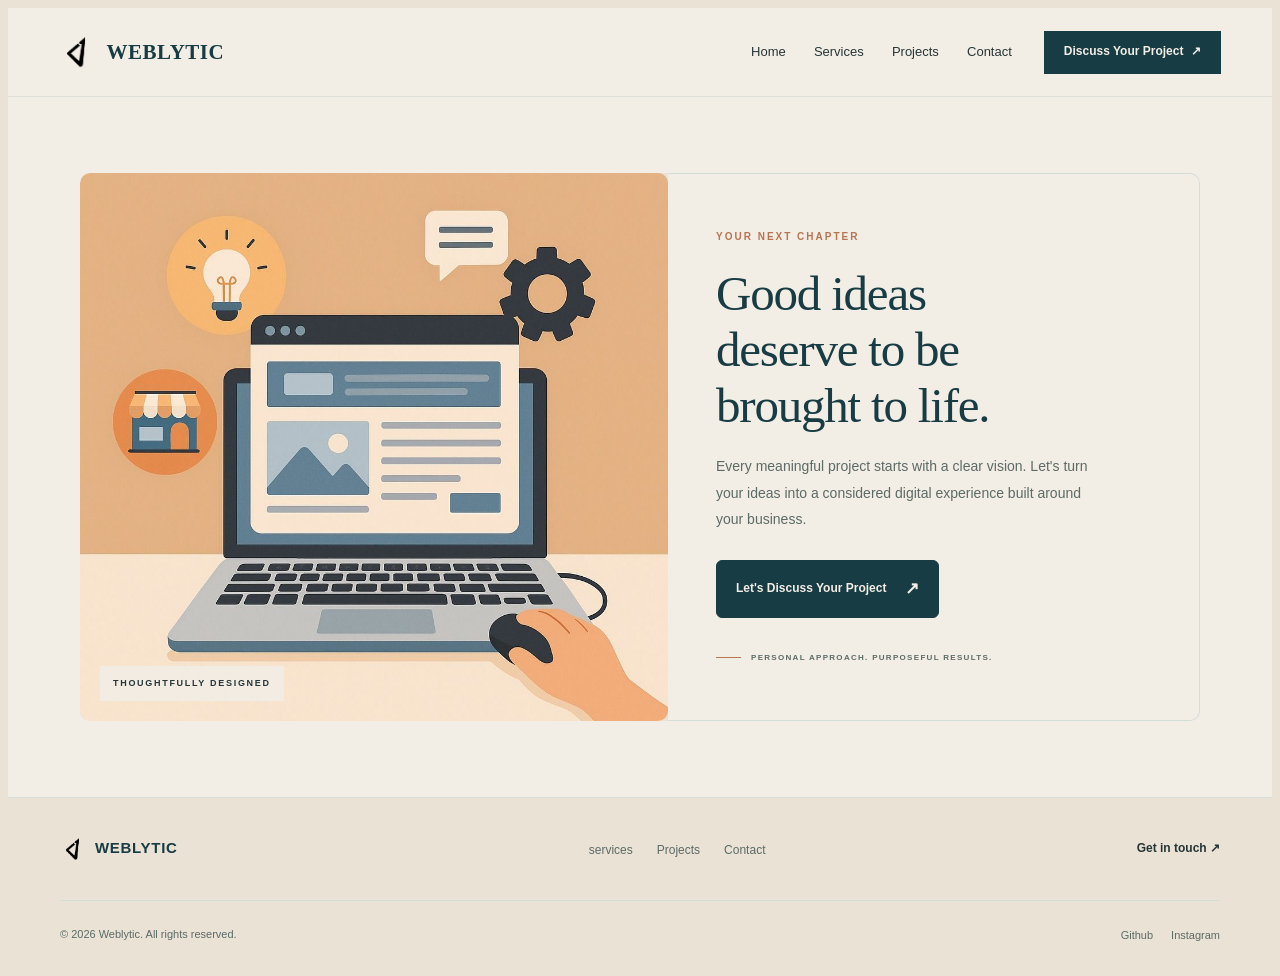
==== projects.html @ 4f7b3b0a "Add files via upload" ====
<!DOCTYPE html>
<html lang="en">
<head>
    <!-- Essential metadata -->
    <meta charset="UTF-8">
    <meta name="viewport" content="width=device-width, initial-scale=1.0">

    <!-- Primary SEO -->
    <title>Our Projects | Weblytic — Website Design & Development</title>
    <meta name="description" content="Explore Weblytic's website projects, including business websites, creative portfolios, and landing pages designed for usability and business growth.">
    <meta name="robots" content="index, follow">

    <!-- Canonical URL: replace with your actual page URL -->
    <link rel="canonical" href="https://www.example.com/projects.html">

    <!-- Favicon -->
    <link rel="icon" href="/favicon.ico">
    <link rel="stylesheet" href="style.css">

    <!-- Open Graph: social sharing -->
    <meta property="og:type" content="website">
    <meta property="og:site_name" content="Weblytic">
    <meta property="og:title" content="Our Projects | Weblytic — Website Design & Development">
    <meta property="og:description" content="Explore Weblytic's website projects, from professional business websites to creative portfolios and landing pages.">
    <meta property="og:url" content="https://www.example.com/projects.html">
    <meta property="og:image" content="https://www.example.com/images/projects-preview.jpg">
    <meta property="og:image:alt" content="Preview of Weblytic's website design projects">

    <!-- X (Twitter) sharing -->
    <meta name="twitter:card" content="summary_large_image">
    <meta name="twitter:title" content="Our Projects | Weblytic">
    <meta name="twitter:description" content="Explore Weblytic's business websites, portfolio designs, and landing pages.">
    <meta name="twitter:image" content="https://www.example.com/images/projects-preview.jpg">

    <!-- Browser theme -->
    <meta name="theme-color" content="#F5F1E9">

</head>
<body>
    
<!-- ================= NAVBAR ================= -->
<header class="pro-right-nav">
    <nav class="pro-right-nav__inner" aria-label="Main navigation">

        <!-- LEFT LOGO -->
        <a href="#" class="pro-right-nav__brand" aria-label="Weblytic home">
            <!-- ADDED LOGO IMAGE HERE -->
            <img src="logo.png" alt="Weblytic Logo" class="pro-right-nav__logo-img">
            
            <span class="pro-right-nav__brand-text">
                <span class="pro-right-nav__brand-name">WEBLYTIC</span>
            </span>
        </a>

        <!-- MOBILE MENU TOGGLE -->
        <input
            type="checkbox"
            id="pro-right-nav-toggle"
            class="pro-right-nav__toggle"
            aria-label="Toggle navigation menu"
            aria-controls="pro-right-nav-links"
        >

        <label
            for="pro-right-nav-toggle"
            class="pro-right-nav__toggle-label"
            aria-hidden="true"
        >
            <span></span>
            <span></span>
        </label>

        <!-- RIGHT LINKS AND CTA -->
        <div class="pro-right-nav__right">
            <ul class="pro-right-nav__links" id="pro-right-nav-links">
                <li><a href="index.html">Home</a></li>
                <li><a href="services.html">Services</a></li>
                <li><a href="projects.html">Projects</a></li>
                <li><a href="contact.html">Contact</a></li>
            </ul>

            <a href="contact.html" class="pro-right-nav__contact">
                Discuss Your Project <span aria-hidden="true">↗</span>
            </a>
        </div>

    </nav>
</header>


    

    <!-- <section class="professional-project-cards" id="projects">
    <div class="ppc-container">

        <header class="ppc-header">
        <div class="ppc-heading">
            <p class="ppc-eyebrow">Project Case Studies</p>
            <h2>Practical solutions.<br /><span>Professional results.</span></h2>
        </div>

        <p class="ppc-header-copy">
            Each project is planned around business requirements,
            straightforward navigation, and a consistent user experience.
        </p>
        </header>

        <div class="ppc-section-rule"></div>

        <div class="ppc-list">

        <article class="ppc-card">
            <div class="ppc-image">
            <img
                src="https://images.unsplash.com/photo-1497366754035-f200968a6e72?auto=format&fit=crop&w=1000&q=85"
                alt="Professional office and workspace"
                loading="lazy"
            />
            <span class="ppc-project-id">CASE 01</span>
            <span class="ppc-project-type">Business Website</span>
            </div>

            <div class="ppc-card-content">
            <div class="ppc-card-topline">
                <span>Corporate Services</span>
                <span>Website Design</span>
            </div>

            <h3>Workspace Solutions</h3>

            <p class="ppc-description">
                A structured business website that presents services,
                communicates key information, and makes enquiries straightforward.
            </p>

            <ul class="ppc-deliverables">
                <li>Responsive page layouts</li>
                <li>Service information</li>
                <li>Contact and enquiry options</li>
                <li>Basic on-page SEO</li>
            </ul>

            <div class="ppc-card-footer">
                <div class="ppc-status">
                <span></span> Project Example
                </div>
                <a class="ppc-view-link" href="#contact">
                Discuss Similar Work <span aria-hidden="true">→</span>
                </a>
            </div>
            </div>
        </article>

        <article class="ppc-card">
            <div class="ppc-image">
            <img
                src="https://images.unsplash.com/photo-1600210492486-724fe5c67fb0?auto=format&fit=crop&w=1000&q=85"
                alt="Contemporary interior design and furnishings"
                loading="lazy"
            />
            <span class="ppc-project-id">CASE 02</span>
            <span class="ppc-project-type">Portfolio Website</span>
            </div>

            <div class="ppc-card-content">
            <div class="ppc-card-topline">
                <span>Creative Services</span>
                <span>Portfolio Design</span>
            </div>

            <h3>Interior Studio</h3>

            <p class="ppc-description">
                An image-led portfolio concept designed to present selected
                projects, describe services, and establish professional credibility.
            </p>

            <ul class="ppc-deliverables">
                <li>Project gallery</li>
                <li>Studio introduction</li>
                <li>Service overview</li>
                <li>Contact information</li>
            </ul>

            <div class="ppc-card-footer">
                <div class="ppc-status">
                <span></span> Project Example
                </div>
                <a class="ppc-view-link" href="#contact">
                Discuss Similar Work <span aria-hidden="true">→</span>
                </a>
            </div>
            </div>
        </article>

        <article class="ppc-card">
            <div class="ppc-image">
            <img
                src="https://images.unsplash.com/photo-1600607687939-ce8a6c25118c?auto=format&fit=crop&w=1000&q=85"
                alt="Contemporary architecture and interior space"
                loading="lazy"
            />
            <span class="ppc-project-id">CASE 03</span>
            <span class="ppc-project-type">Business Website</span>
            </div>

            <div class="ppc-card-content">
            <div class="ppc-card-topline">
                <span>Architecture</span>
                <span>Business Design</span>
            </div>

            <h3>Architecture Practice</h3>

            <p class="ppc-description">
                A professional website concept that organizes business
                information and showcases work through a clear page structure.
            </p>

            <ul class="ppc-deliverables">
                <li>Company overview</li>
                <li>Project presentation</li>
                <li>Dedicated service pages</li>
                <li>Mobile-friendly design</li>
            </ul>

            <div class="ppc-card-footer">
                <div class="ppc-status">
                <span></span> Project Example
                </div>
                <a class="ppc-view-link" href="#contact">
                Discuss Similar Work <span aria-hidden="true">→</span>
                </a>
            </div>
            </div>
        </article>

        <article class="ppc-card">
            <div class="ppc-image">
            <img
                src="https://images.unsplash.com/photo-1494438639946-1ebd1d20bf85?auto=format&fit=crop&w=1000&q=85"
                alt="Lifestyle products in a clean, minimal setting"
                loading="lazy"
            />
            <span class="ppc-project-id">CASE 04</span>
            <span class="ppc-project-type">Landing Page</span>
            </div>

            <div class="ppc-card-content">
            <div class="ppc-card-topline">
                <span>Product &amp; Lifestyle</span>
                <span>Landing Page</span>
            </div>

            <h3>Modern Living</h3>

            <p class="ppc-description">
                A focused landing page concept that highlights an offer,
                communicates its benefits, and provides a clear next step.
            </p>

            <ul class="ppc-deliverables">
                <li>Focused page structure</li>
                <li>Benefit-led content</li>
                <li>Clear call to action</li>
                <li>Responsive design</li>
            </ul>

            <div class="ppc-card-footer">
                <div class="ppc-status">
                <span></span> Project Example
                </div>
                <a class="ppc-view-link" href="#contact">
                Discuss Similar Work <span aria-hidden="true">→</span>
                </a>
            </div>
            </div>
        </article>

        </div>

        <footer class="ppc-contact-panel">
        <div>
            <h3>Planning a website for your business?</h3>
            <p>Share your requirements to discuss a suitable scope and approach.</p>
        </div>

        <a class="ppc-contact" href="#contact">
            Contact Our Team <span aria-hidden="true">→</span>
        </a>
        </footer>

    </div>
    </section> -->



    <!-- <section class="pro-horizontal-gallery" id="gallery">
    <div class="phg-layout">

        <aside class="phg-sidebar">
        <p class="phg-label">Project Overview</p>

        <h2>Work that speaks for itself.</h2>

        <p>
            Explore a selection of projects built around clear
            communication, dependable design, and practical business goals.
        </p>

        <div class="phg-count">
            <strong>06</strong>
            <span>Selected projects</span>
        </div>

        <div class="phg-sidebar-note">
            <span class="phg-status-dot"></span>
            <span>Designed with consistency, usability, and detail in mind.</span>
        </div>
        </aside>

        <div class="phg-gallery-main">
        <div class="phg-gallery-heading">
            <h3>Selected Projects</h3>
            <span>Scroll horizontally to explore →</span>
        </div>

        <div
            class="phg-strip"
            role="region"
            aria-label="Selected project cards. Scroll horizontally to view all projects."
            tabindex="0"
        >
            <figure class="phg-card">
            <div class="phg-card-image">
                <img
                src="https://images.unsplash.com/photo-1497366754035-f200968a6e72?auto=format&fit=crop&w=700&q=85"
                alt="Professional modern workspace"
                loading="lazy"
                />
                <span class="phg-card-number">01</span>
            </div>
            <figcaption class="phg-card-details">
                <p class="phg-card-category">Business Website</p>
                <h4>Workspace Solutions</h4>
                <p>A clear online presence for a professional business.</p>
            </figcaption>
            </figure>

            <figure class="phg-card">
            <div class="phg-card-image">
                <img
                src="https://images.unsplash.com/photo-1600210492486-724fe5c67fb0?auto=format&fit=crop&w=700&q=85"
                alt="Contemporary interior design"
                loading="lazy"
                />
                <span class="phg-card-number">02</span>
            </div>
            <figcaption class="phg-card-details">
                <p class="phg-card-category">Portfolio Website</p>
                <h4>Interior Studio</h4>
                <p>A structured showcase for creative work and services.</p>
            </figcaption>
            </figure>

            <figure class="phg-card">
            <div class="phg-card-image">
                <img
                src="https://images.unsplash.com/photo-1600607687939-ce8a6c25118c?auto=format&fit=crop&w=700&q=85"
                alt="Contemporary architectural space"
                loading="lazy"
                />
                <span class="phg-card-number">03</span>
            </div>
            <figcaption class="phg-card-details">
                <p class="phg-card-category">Business Website</p>
                <h4>Architecture Practice</h4>
                <p>Project-led presentation with straightforward navigation.</p>
            </figcaption>
            </figure>

            <figure class="phg-card">
            <div class="phg-card-image">
                <img
                src="https://images.unsplash.com/photo-1494438639946-1ebd1d20bf85?auto=format&fit=crop&w=700&q=85"
                alt="Lifestyle products in a minimal setting"
                loading="lazy"
                />
                <span class="phg-card-number">04</span>
            </div>
            <figcaption class="phg-card-details">
                <p class="phg-card-category">Landing Page</p>
                <h4>Modern Living</h4>
                <p>A focused page designed to present a clear offer.</p>
            </figcaption>
            </figure>

            <figure class="phg-card">
            <div class="phg-card-image">
                <img
                src="https://images.unsplash.com/photo-1600566753086-00f18fb6b3ea?auto=format&fit=crop&w=700&q=85"
                alt="Modern residential interior"
                loading="lazy"
                />
                <span class="phg-card-number">05</span>
            </div>
            <figcaption class="phg-card-details">
                <p class="phg-card-category">Business Website</p>
                <h4>Residential Design</h4>
                <p>Services and project imagery presented in a clear format.</p>
            </figcaption>
            </figure>

            <figure class="phg-card">
            <div class="phg-card-image">
                <img
                src="https://images.unsplash.com/photo-1600607687644-c7171b42498f?auto=format&fit=crop&w=700&q=85"
                alt="Minimalist interior design details"
                loading="lazy"
                />
                <span class="phg-card-number">06</span>
            </div>
            <figcaption class="phg-card-details">
                <p class="phg-card-category">Portfolio Website</p>
                <h4>Minimal Studio</h4>
                <p>A clean project gallery with a consistent visual system.</p>
            </figcaption>
            </figure>
        </div>

        <div class="phg-gallery-footer">
            <p>Have a similar requirement? Let's discuss your project.</p>
            <a class="phg-contact" href="#contact">
            Contact Our Team <span aria-hidden="true">→</span>
            </a>
        </div>
        </div>

    </div>
    </section> -->



    <section class="mr-image-cta" id="contact">
    <div class="mr-image-cta__container">

        <!-- Image Side -->
        <div class="mr-image-cta__visual">
        <img
            src="pr.jpg"
            alt="Elegant contemporary interior with warm neutral materials"
            loading="lazy"
        >

        <span class="mr-image-cta__image-label">
            THOUGHTFULLY DESIGNED
        </span>
        </div>

        <!-- Content Side -->
        <div class="mr-image-cta__content">
        <span class="mr-image-cta__eyebrow">
            YOUR NEXT CHAPTER
        </span>

        <h2 class="mr-image-cta__title">
            Good ideas<br>
            deserve to be<br>
            brought to life.
        </h2>

        <p class="mr-image-cta__description">
            Every meaningful project starts with a clear vision.
            Let's turn your ideas into a considered digital
            experience built around your business.
        </p>

        <a href="contact.html" class="mr-image-cta__button">
            Let's Discuss Your Project
            <span aria-hidden="true">↗</span>
        </a>

        <div class="mr-image-cta__note">
            <span class="mr-image-cta__note-line"></span>
            <span>PERSONAL APPROACH. PURPOSEFUL RESULTS.</span>
        </div>
        </div>

    </div>
    </section>





<!-- ================= FOOTER ================= -->
<footer class="mini-footer">
    <div class="mini-footer__container">

        <div class="mini-footer__main">

            <!-- Brand -->
            <a href="#" class="mini-footer__brand" aria-label="Weblytic home">
                <!-- ADDED LOGO IMAGE HERE -->
                <img src="logo.png" alt="Weblytic Logo" class="mini-footer__logo-img">
                
                <span class="mini-footer__brand-name">WEBLYTIC</span>
            </a>

            <!-- Navigation -->
            <nav aria-label="Footer navigation">
                <ul class="mini-footer__links">
                    <li><a href="services.html">services</a></li>
                    <li><a href="projects.html">Projects</a></li>
                    <li><a href="contact.html">Contact</a></li>
                </ul>
            </nav>

            <!-- Contact -->
            <a class="mini-footer__contact" href="contact.html">
                Get in touch ↗
            </a>

        </div>

        <!-- Copyright and social links -->
        <div class="mini-footer__bottom">
            <p class="mini-footer__copyright">
                © 2026 Weblytic. All rights reserved.
            </p>

            <div class="mini-footer__socials" aria-label="Social media">
                <a href="https://github.com/jagdishwagh8" aria-label="Github">Github</a>
                <a href="https://www.instagram.com/weblyticdev/" aria-label="Instagram">Instagram</a>
            </div>
        </div>

    </div>
</footer>

</body>
</html>
---- style.css ----
/* =========================================================
   TOKENS + BASE
   ========================================================= */
*, *::before, *::after { box-sizing: border-box; }

:root {
  /* Palette — Deep Teal · Warm Stone · Sage · Muted Copper · Charcoal Green */
  --color-primary: #173C43;          /* Deep teal */
  --color-primary-hover: #263638;    /* Charcoal green (hover) */
  --color-accent: #B87552;           /* Muted copper */
  --color-accent-hover: #9C5D3D;     /* Darker copper (hover) */
  --color-bg: #E9E2D5;               /* Warm stone */
  --color-surface: #F2EDE5;          /* Light warm stone */
  --color-surface-alt: #C4D5CE;      /* Sage */
  --color-text: #263638;             /* Charcoal green */
  --color-muted: #5C6B66;            /* Muted charcoal green */
  --color-border: #D4DED9;           /* Light sage */

  /* Radii / shadows */
  --radius-sm: 6px;
  --radius-md: 10px;
  --radius-lg: 16px;
  --shadow-card: 0 8px 24px rgba(38, 54, 56, .07);
  --shadow-hover: 0 14px 32px rgba(38, 54, 56, .12);

  /* Animation system */
  --anim-ease: cubic-bezier(.22, 1, .36, 1);
  --anim-ease-out: cubic-bezier(.16, 1, .3, 1);
  --anim-dur-fast: 380ms;
  --anim-dur: 650ms;
  --anim-dur-slow: 950ms;
  --anim-distance: 120px;
  --anim-exit-distance: -100px;
  --anim-scale-from: .85;
  --anim-scale-exit: .88;
  --anim-fade-end: 0;
  --anim-stagger-step: 130ms;
  --anim-hero-up: 90px;
  --anim-hero-side: 140px;
  --anim-hero-scale: .88;
  --anim-hover-lift: -16px;
  --anim-hover-zoom: 1.14;
  --anim-copper: #B87552;
  --anim-teal: #173C43;
  --anim-sage: #C4D5CE;
}

body {
  color: var(--color-text);
  background: var(--color-bg);
  font-family: Arial, Helvetica, sans-serif;
  line-height: 1.65;
}

h1, h2, h3, h4 {
  color: var(--color-primary);
  letter-spacing: -.035em;
  line-height: 1.15;
}

img { border-radius: var(--radius-md); }
img[class*="avatar"],
.rounded-full,
[class*="avatar"] img { border-radius: 50%; }

:focus-visible {
  outline: 3px solid var(--color-accent);
  outline-offset: 3px;
}

/* Shared button motion */
button, .btn, [class*="button"], [class*="btn"] {
  transition: background-color 180ms ease, color 180ms ease, transform 180ms ease;
}
button:hover, .btn:hover, [class*="button"]:hover, [class*="btn"]:hover {
  transform: translateY(-2px);
}

/* =========================================================
   NAV  (pro-right-nav — base + later override merged)
   ========================================================= */
.pro-right-nav,
.pro-right-nav * { box-sizing: border-box; }

.pro-right-nav {
  --pro-navy: #173C43;
  --pro-text: #263638;
  --pro-muted: #5C6B66;
  --pro-accent: #B87552;
  --pro-border: #D4DED9;
  --pro-white: #F2EDE5;

  position: relative;
  z-index: 1000;
  width: 100%;
  background: var(--pro-white);
  color: #F2EDE5;
  border-bottom: 1px solid rgba(23, 60, 67, .08);
  font-family: Arial, Helvetica, sans-serif;
}

.pro-right-nav a { color: inherit; text-decoration: none; }
.pro-right-nav a:hover { color: #B87552; }

.pro-right-nav__inner {
  width: min(1200px, 92%);
  min-height: 88px;
  margin: 0 auto;
  display: flex;
  align-items: center;
  justify-content: space-between;
  gap: 32px;
}

.pro-right-nav__brand {
  display: inline-flex;
  align-items: center;
  gap: 12px;
  flex-shrink: 0;
}

.pro-right-nav__logo {
  width: 43px; height: 43px;
  display: grid; place-items: center;
  border: 1px solid var(--pro-accent);
  color: var(--pro-navy);
  font-family: Georgia, "Times New Roman", serif;
  font-size: 23px; font-weight: 700;
}

.pro-right-nav__brand-text { display: flex; flex-direction: column; gap: 4px; }

.pro-right-nav__brand-name {
  color: var(--pro-navy);
  font-family: Georgia, "Times New Roman", serif;
  font-size: 21px; font-weight: 700; letter-spacing: .5px;
}

.pro-right-nav__brand-caption {
  color: var(--pro-muted);
  font-size: 9px; font-weight: 600;
  letter-spacing: 1.8px; text-transform: uppercase;
}

.pro-right-nav__right {
  display: flex;
  align-items: center;
  justify-content: flex-end;
  gap: clamp(20px, 2.5vw, 34px);
}

.pro-right-nav__links {
  display: flex;
  align-items: center;
  gap: clamp(18px, 2.2vw, 30px);
  list-style: none;
}

.pro-right-nav__links a {
  position: relative;
  display: inline-block;
  padding: 10px 0;
  color: var(--pro-text);
  font-size: 13px; font-weight: 500;
  white-space: nowrap;
  transition: color .2s ease;
}

.pro-right-nav__links a::after {
  content: "";
  position: absolute;
  bottom: 3px; left: 0;
  width: 0; height: 2px;
  background: var(--pro-accent);
  transition: width .2s ease;
}

.pro-right-nav__links a:hover,
.pro-right-nav__links a:focus-visible { color: var(--pro-navy); }

.pro-right-nav__links a:hover::after,
.pro-right-nav__links a:focus-visible::after { width: 100%; }

.pro-right-nav__contact {
  min-height: 43px;
  padding: 0 19px;
  display: inline-flex;
  align-items: center;
  justify-content: center;
  gap: 8px;
  border: 1px solid #173C43;
  background: #173C43;
  color: var(--pro-white) !important;
  font-size: 12px; font-weight: 600;
  white-space: nowrap;
  transition: background .2s ease, border-color .2s ease;
}

.pro-right-nav__contact:hover,
.pro-right-nav__contact:focus-visible {
  background: #B87552;
  border-color: #B87552;
  color: #F2EDE5 !important;
}

/* CSS-only mobile menu checkbox */
.pro-right-nav__toggle {
  position: absolute;
  width: 1px; height: 1px;
  overflow: hidden;
  clip-path: inset(50%);
  white-space: nowrap;
}

.pro-right-nav__toggle-label {
  display: none;
  width: 44px; height: 44px;
  align-items: center;
  justify-content: center;
  flex-direction: column;
  gap: 6px;
  border: 1px solid var(--pro-border);
  cursor: pointer;
}

.pro-right-nav__toggle-label span {
  width: 19px; height: 2px;
  display: block;
  background: var(--pro-navy);
  transition: transform .2s ease;
}

.pro-right-nav__toggle:focus-visible + .pro-right-nav__toggle-label {
  outline: 2px solid var(--pro-accent);
  outline-offset: 3px;
}

/* Tablet */
@media (max-width: 1024px) {
  .pro-right-nav__inner { width: 94%; min-height: 82px; gap: 20px; }
  .pro-right-nav__right { gap: 20px; }
  .pro-right-nav__links { gap: 17px; }
  .pro-right-nav__links a { font-size: 12px; }
  .pro-right-nav__brand-name { font-size: 19px; }
  .pro-right-nav__contact { padding: 0 13px; }
}

/* Mobile (consolidated — base mobile + shared fix) */
@media (max-width: 760px) {
  .pro-right-nav__inner {
    width: 90%;
    min-height: 76px;
    position: relative;
    flex-wrap: wrap;
    gap: 0;
    display: flex;
    align-items: center;
    justify-content: space-between;
  }
  .pro-right-nav__logo { width: 39px; height: 39px; font-size: 21px; }
  .pro-right-nav__brand { gap: 9px; }
  .pro-right-nav__brand-name { font-size: 18px; }
  .pro-right-nav__brand-caption { font-size: 8px; letter-spacing: 1.4px; }
  .pro-right-nav__toggle-label {
    display: flex;
    flex-shrink: 0;
    order: 2;
    margin-left: auto;
  }
  .pro-right-nav__right { display: contents; }
  .pro-right-nav__links {
    display: none;
    position: absolute;
    top: calc(100% + 1px);
    left: -5.56%;
    right: -5.56%;
    width: auto;
    max-height: calc(100dvh - 76px);
    overflow-y: auto;
    padding: 10px 5% 20px;
    flex-direction: column;
    align-items: stretch;
    gap: 0;
    background: var(--pro-white);
    border-bottom: 1px solid var(--pro-border);
    box-shadow: 0 14px 24px rgba(23, 60, 67, .08);
    z-index: 1001;
  }
  .pro-right-nav__links li { border-bottom: 1px solid var(--pro-border); }
  .pro-right-nav__links li:last-child { border-bottom: none; }
  .pro-right-nav__links a {
    display: block;
    padding: 15px 0;
    min-height: 44px;
    font-size: 14px;
  }
  .pro-right-nav__links a::after { display: none; }
  .pro-right-nav__toggle:checked ~ .pro-right-nav__right .pro-right-nav__links { display: flex; }
  .pro-right-nav__toggle:checked + .pro-right-nav__toggle-label span:first-child { transform: translateY(4px) rotate(45deg); }
  .pro-right-nav__toggle:checked + .pro-right-nav__toggle-label span:last-child  { transform: translateY(-4px) rotate(-45deg); }
  .pro-right-nav__contact { display: none; }
}

/* Small phones */
@media (max-width: 380px) {
  .pro-right-nav__inner { width: 92%; }
  .pro-right-nav__brand-name { font-size: 16px; }
  .pro-right-nav__brand-caption { font-size: 7px; letter-spacing: 1px; }
  .pro-right-nav__logo { width: 35px; height: 35px; }
}

/* =========================================================
   SPLIT HERO  (professional-split-hero)
   ========================================================= */
.professional-split-hero {
  --hero-surface: #F2EDE5;
  --hero-text: #173C43;
  --hero-muted: #5C6B66;
  --hero-accent: #B87552;
  --hero-border: #D4DED9;
  --hero-success: #C4D5CE;

  background:
    radial-gradient(circle at 88% 15%, rgba(196, 213, 206, .6), transparent 38%),
    var(--color-bg);
  color: var(--hero-text);
  padding: clamp(64px, 9vw, 112px) 24px;
  font-family: Arial, Helvetica, sans-serif;
  position: relative;
  overflow: hidden;
}

.professional-split-hero img { border-radius: var(--radius-lg); }

.professional-split-hero .hero-container {
  position: relative;
  z-index: 1;
  width: 100%;
  max-width: 1200px;
  margin: 0 auto;
  display: grid;
  grid-template-columns: 1fr .95fr;
  align-items: center;
  gap: clamp(40px, 7vw, 88px);
}

.professional-split-hero .hero-content { max-width: 560px; }

.professional-split-hero .hero-eyebrow {
  display: inline-flex;
  align-items: center;
  gap: 10px;
  margin: 0 0 22px;
  color: var(--hero-accent);
  font-size: 12px; font-weight: 700;
  letter-spacing: 1.4px; line-height: 1.6;
  text-transform: uppercase;
}
.professional-split-hero .hero-eyebrow::before {
  content: "";
  width: 24px; height: 2px;
  background: var(--hero-accent);
}

.professional-split-hero .hero-title {
  margin: 0;
  font-size: clamp(38px, 4.5vw, 62px);
  font-weight: 700; line-height: 1.12;
  letter-spacing: -1.8px;
}

.professional-split-hero .hero-description {
  max-width: 510px;
  margin: 24px 0 28px;
  color: var(--hero-muted);
  font-size: 16px; line-height: 1.8;
}

.professional-split-hero .hero-actions {
  display: flex;
  align-items: center;
  flex-wrap: wrap;
  gap: 14px;
}

.professional-split-hero .hero-button {
  display: inline-flex;
  min-height: 50px;
  align-items: center;
  justify-content: center;
  padding: 0 24px;
  border: 1px solid var(--hero-accent);
  border-radius: 5px;
  background: var(--hero-accent);
  color: #F2EDE5;
  font-size: 14px; font-weight: 600;
  text-decoration: none;
  transition: background 180ms ease, color 180ms ease;
}
.professional-split-hero .hero-button:hover {
  background: #173C43;
  border-color: #173C43;
}

.professional-split-hero .hero-secondary {
  display: inline-flex;
  min-height: 50px;
  align-items: center;
  justify-content: center;
  padding: 0 18px;
  border: 1px solid var(--hero-border);
  border-radius: 5px;
  background: var(--hero-surface);
  color: var(--hero-text);
  font-size: 14px; font-weight: 600;
  text-decoration: none;
}
.professional-split-hero .hero-secondary:hover {
  border-color: var(--hero-accent);
  color: var(--hero-accent);
}

.professional-split-hero .hero-proof {
  display: flex;
  flex-wrap: wrap;
  gap: 18px 24px;
  margin-top: 32px;
  padding-top: 22px;
  border-top: 1px solid var(--hero-border);
}

.professional-split-hero .proof-item {
  display: flex;
  align-items: center;
  gap: 9px;
  color: var(--hero-muted);
  font-size: 13px; line-height: 1.5;
}

.professional-split-hero .proof-icon {
  display: inline-flex;
  width: 22px; height: 22px;
  flex: 0 0 22px;
  align-items: center; justify-content: center;
  border: 1px solid #C4D5CE;
  border-radius: 50%;
  color: var(--hero-success);
  font-size: 12px; font-weight: 700;
}

.professional-split-hero .hero-visual { min-width: 0; }
.professional-split-hero .hero-image-wrap {
  overflow: hidden;
  border: 1px solid var(--hero-border);
  border-radius: 8px;
  background: #E9E2D5;
}
.professional-split-hero .hero-image {
  display: block;
  width: 100%;
  aspect-ratio: 4 / 4.2;
  object-fit: cover;
}
.professional-split-hero .hero-image-caption {
  display: flex;
  align-items: flex-start;
  justify-content: space-between;
  gap: 16px;
  margin-top: 14px;
  color: var(--hero-muted);
  font-size: 12px; line-height: 1.6;
}
.professional-split-hero .caption-label { color: var(--hero-text); font-weight: 700; }
.professional-split-hero a:focus-visible { outline: 3px solid var(--hero-accent); outline-offset: 4px; }

@media (max-width: 800px) {
  .professional-split-hero .hero-container { grid-template-columns: 1fr; gap: 40px; }
  .professional-split-hero .hero-content { max-width: 620px; }
  .professional-split-hero .hero-title { font-size: clamp(38px, 7vw, 54px); }
  .professional-split-hero .hero-visual { max-width: 620px; }
  .professional-split-hero .hero-image { aspect-ratio: 5 / 4; }
}
@media (max-width: 480px) {
  .professional-split-hero { padding: 60px 20px; }
  .professional-split-hero .hero-title { font-size: 38px; letter-spacing: -1px; }
  .professional-split-hero .hero-description { font-size: 15px; }
  .professional-split-hero .hero-actions { align-items: stretch; flex-direction: column; }
  .professional-split-hero .hero-button,
  .professional-split-hero .hero-secondary { width: 100%; }
  .professional-split-hero .hero-proof { gap: 14px; }
}

/* =========================================================
   ABOUT  (mr-about)
   ========================================================= */
.mr-about {
  --mr-ink: #263638;
  --mr-muted: #5C6B66;
  --mr-accent: #B87552;
  width: 100%;
  padding: 82px 24px;
  background: var(--color-surface-alt);
  color: var(--mr-ink);
  font-family: Arial, Helvetica, sans-serif;
}
.mr-about__container { width: min(780px, 100%); margin: 0 auto; text-align: center; }
.mr-about__eyebrow {
  display: inline-flex;
  align-items: center; justify-content: center;
  gap: 12px; margin-bottom: 20px;
  color: var(--mr-accent);
  font-size: 10px; font-weight: 700; letter-spacing: 2.8px; text-transform: uppercase;
}
.mr-about__eyebrow::before, .mr-about__eyebrow::after {
  content: ""; width: 25px; height: 1px; background: var(--mr-accent);
}
.mr-about__title {
  margin: 0 0 18px;
  color: var(--mr-ink);
  font-family: Georgia, "Times New Roman", serif;
  font-size: clamp(34px, 4.5vw, 49px);
  font-weight: 400; line-height: 1.2; letter-spacing: -.8px;
}
.mr-about__title span { color: var(--mr-accent); font-style: italic; }
.mr-about__intro {
  max-width: 620px; margin: 0 auto;
  color: var(--mr-muted); font-size: 15px; line-height: 1.9;
}
.mr-about__divider {
  width: 52px; height: 1px; margin: 29px auto;
  background: var(--mr-accent);
}
.mr-about__description {
  max-width: 640px; margin: 0 auto;
  color: #5C6B66; font-size: 13px; line-height: 2;
}
.mr-about__features {
  display: flex; justify-content: center; align-items: center; flex-wrap: wrap;
  gap: 12px 26px; padding: 0; margin: 29px 0 0; list-style: none;
}
.mr-about__features li {
  display: inline-flex; align-items: center; gap: 8px;
  color: var(--mr-ink); font-size: 11px; font-weight: 600; letter-spacing: .2px;
}
.mr-about__features li::before {
  content: ""; width: 5px; height: 5px; flex-shrink: 0;
  border-radius: 50%; background: var(--mr-accent);
}
.mr-about__actions { display: flex; justify-content: center; margin-top: 32px; }
.mr-about__button {
  min-height: 47px;
  display: inline-flex; align-items: center; justify-content: center;
  gap: 13px; padding: 0 23px;
  border: 1px solid var(--mr-ink);
  background: var(--mr-ink); color: #F2EDE5;
  font-size: 12px; font-weight: 600; text-decoration: none;
}
.mr-about__button:hover, .mr-about__button:focus-visible {
  background: #173C43; border-color: #173C43;
}
.mr-about__button span { transition: transform .25s ease; }
.mr-about__button:hover span { transform: translateX(4px); }

@media (max-width: 900px) {
  .mr-about { padding: 68px 24px; }
  .mr-about__container { max-width: 700px; }
}
@media (max-width: 600px) {
  .mr-about { padding: 54px 22px; }
  .mr-about__eyebrow { gap: 9px; margin-bottom: 17px; font-size: 9px; letter-spacing: 2px; }
  .mr-about__eyebrow::before, .mr-about__eyebrow::after { width: 17px; }
  .mr-about__title { margin-bottom: 16px; font-size: clamp(32px, 8.5vw, 42px); letter-spacing: -.5px; }
  .mr-about__intro { font-size: 14px; line-height: 1.8; }
  .mr-about__divider { margin: 24px auto; }
  .mr-about__description { font-size: 12px; line-height: 1.9; }
  .mr-about__features { flex-direction: column; gap: 14px; margin-top: 25px; }
  .mr-about__features li { font-size: 12px; }
  .mr-about__actions { margin-top: 27px; }
  .mr-about__button { min-height: 46px; padding: 0 20px; }
}
@media (max-width: 360px) {
  .mr-about { padding: 46px 18px; }
  .mr-about__title { font-size: 30px; }
  .mr-about__eyebrow { letter-spacing: 1.5px; }
}

/* =========================================================
   SERVICE CARDS  (mr-service-cards)
   ========================================================= */
.mr-service-cards {
  --msc-card-bg: #F2EDE5;
  --msc-text: #263638;
  --msc-muted: #5C6B66;
  --msc-accent: #B87552;
  --msc-border: #D4DED9;
  width: 100%;
  padding: 90px 24px;
  background: var(--color-bg);
  color: var(--msc-text);
  font-family: Arial, Helvetica, sans-serif;
}
.mr-service-cards__container { width: 100%; max-width: 1120px; margin: 0 auto; }
.mr-service-cards__header { max-width: 650px; margin-bottom: 42px; }
.mr-service-cards__eyebrow {
  display: inline-block; margin-bottom: 17px;
  color: var(--msc-accent); font-size: 11px; font-weight: 700; letter-spacing: 2.2px;
}
.mr-service-cards__title {
  margin: 0 0 18px;
  font-family: Georgia, "Times New Roman", serif;
  font-size: clamp(36px, 4.5vw, 53px);
  font-weight: 400; line-height: 1.15; letter-spacing: -1.3px;
}
.mr-service-cards__intro {
  max-width: 510px; margin: 0;
  color: var(--msc-muted); font-size: 15px; line-height: 1.85;
}
.mr-service-cards__grid {
  display: grid; grid-template-columns: repeat(3, minmax(0, 1fr));
  gap: 20px; align-items: stretch;
}
.mr-service-cards__card {
  display: flex; min-width: 0; flex-direction: column;
  padding: 27px 25px 24px;
  border: 1px solid var(--msc-border);
  background: var(--msc-card-bg);
  transition: border-color .25s ease, transform .25s ease, box-shadow .25s ease;
}
.mr-service-cards__card:hover {
  transform: translateY(-4px);
  border-color: #C4D5CE;
  box-shadow: 0 12px 28px rgba(38, 54, 56, .045);
}
.mr-service-cards__top {
  display: flex; align-items: flex-start; justify-content: space-between;
  gap: 16px; margin-bottom: 31px;
}
.mr-service-cards__number {
  color: var(--msc-accent);
  font-family: Georgia, "Times New Roman", serif;
  font-size: 16px;
}
.mr-service-cards__icon {
  display: grid; width: 43px; height: 43px; flex-shrink: 0;
  place-items: center; border: 1px solid var(--msc-border);
  border-radius: 50%; color: var(--msc-accent);
}
.mr-service-cards__icon svg { display: block; width: 21px; height: 21px; }
.mr-service-cards__card h3 {
  margin: 0 0 12px;
  font-family: Georgia, "Times New Roman", serif;
  font-size: 23px; font-weight: 400; line-height: 1.35;
}
.mr-service-cards__card p {
  margin: 0 0 27px; color: var(--msc-muted); font-size: 14px; line-height: 1.85;
}
.mr-service-cards__link {
  display: inline-flex; align-items: center; gap: 12px;
  align-self: flex-start; margin-top: auto;
  padding-bottom: 5px;
  border-bottom: 1px solid var(--msc-border);
  color: var(--msc-text); font-size: 13px; font-weight: 600; line-height: 1.6;
  text-decoration: none;
  transition: color .2s ease, border-color .2s ease;
}
.mr-service-cards__link span { color: var(--msc-accent); font-size: 16px; }
.mr-service-cards__link:hover { color: var(--msc-accent); border-color: var(--msc-accent); }
.mr-service-cards__link:focus-visible,
.mr-service-cards__cta:focus-visible { outline: 2px solid var(--msc-accent); outline-offset: 4px; }
.mr-service-cards__footer {
  display: flex; align-items: center; justify-content: space-between;
  gap: 20px; margin-top: 32px; padding-top: 25px;
  border-top: 1px solid var(--msc-border);
}
.mr-service-cards__footer p { margin: 0; color: var(--msc-muted); font-size: 14px; line-height: 1.7; }
.mr-service-cards__cta {
  display: inline-flex; min-height: 46px;
  align-items: center; justify-content: center;
  gap: 16px; padding: 12px 19px;
  border: 1px solid var(--msc-text);
  color: var(--msc-text); font-size: 13px; font-weight: 600; text-decoration: none;
  transition: background-color .25s ease, color .25s ease;
}
.mr-service-cards__cta:hover { background: var(--msc-text); color: #F2EDE5; }

@media (max-width: 900px) {
  .mr-service-cards { padding: 76px 24px; }
  .mr-service-cards__grid { grid-template-columns: repeat(2, minmax(0, 1fr)); gap: 16px; }
  .mr-service-cards__card { padding: 24px 22px; }
  .mr-service-cards__top { margin-bottom: 25px; }
  .mr-service-cards__card h3 { font-size: 22px; }
}
@media (max-width: 560px) {
  .mr-service-cards { padding: 58px 18px; }
  .mr-service-cards__header { margin-bottom: 29px; }
  .mr-service-cards__eyebrow { margin-bottom: 14px; font-size: 10px; letter-spacing: 1.8px; }
  .mr-service-cards__title { font-size: 35px; line-height: 1.18; letter-spacing: -.8px; }
  .mr-service-cards__intro { font-size: 14px; line-height: 1.8; }
  .mr-service-cards__grid { grid-template-columns: 1fr; gap: 13px; }
  .mr-service-cards__card { padding: 22px 21px; }
  .mr-service-cards__top { margin-bottom: 22px; }
  .mr-service-cards__icon { width: 39px; height: 39px; }
  .mr-service-cards__card h3 { font-size: 22px; }
  .mr-service-cards__card p { margin-bottom: 22px; font-size: 13px; line-height: 1.8; }
  .mr-service-cards__footer { align-items: stretch; flex-direction: column; gap: 15px; margin-top: 26px; padding-top: 22px; }
  .mr-service-cards__cta { width: 100%; }
}

/* =========================================================
   EXPERIENCE STATS  (mr-experience-stats)
   ========================================================= */
.mr-experience-stats {
  --mes-muted: #C4D5CE;
  --mes-accent: #B87552;
  --mes-border: #D4DED9;
  width: 100%;
  padding: 84px 24px;
  background: var(--color-primary);
  color: #F2EDE5;
  font-family: Arial, Helvetica, sans-serif;
}
.mr-experience-stats__container { width: 100%; max-width: 1120px; margin: 0 auto; }
.mr-experience-stats__header { max-width: 650px; margin-bottom: 44px; }
.mr-experience-stats__eyebrow {
  display: inline-block; margin-bottom: 17px;
  color: var(--mes-accent); font-size: 10px; font-weight: 700; letter-spacing: 2.1px;
}
.mr-experience-stats__title {
  margin: 0 0 17px;
  font-family: Georgia, "Times New Roman", serif;
  font-size: clamp(36px, 4.5vw, 53px);
  font-weight: 400; line-height: 1.15; letter-spacing: -1.3px;
}
.mr-experience-stats__intro {
  max-width: 480px; margin: 0;
  color: var(--mes-muted); font-size: 14px; line-height: 1.85;
}
.mr-experience-stats__grid {
  display: grid; grid-template-columns: repeat(4, minmax(0, 1fr));
  border-top: 1px solid var(--mes-border);
  border-bottom: 1px solid var(--mes-border);
}
.mr-experience-stats__item {
  min-width: 0; padding: 31px 23px 32px;
  border-right: 1px solid var(--mes-border);
}
.mr-experience-stats__item:first-child { padding-left: 0; }
.mr-experience-stats__item:last-child { padding-right: 0; border-right: 0; }
.mr-experience-stats__number {
  display: block; margin-bottom: 18px;
  font-family: Georgia, "Times New Roman", serif;
  font-size: clamp(38px, 4vw, 54px); font-weight: 400;
  line-height: 1; letter-spacing: -1.5px;
}
.mr-experience-stats__number span {
  margin-left: 2px; color: var(--mes-accent); font-size: .65em; letter-spacing: 0;
}
.mr-experience-stats__item h3 { margin: 0 0 10px; font-size: 13px; font-weight: 600; line-height: 1.5; }
.mr-experience-stats__item p { margin: 0; color: var(--mes-muted); font-size: 12px; line-height: 1.8; }
.mr-experience-stats__footer { display: flex; align-items: center; gap: 12px; margin-top: 24px; }
.mr-experience-stats__footer-line {
  display: block; width: 25px; height: 1px; flex-shrink: 0; background: var(--mes-accent);
}
.mr-experience-stats__footer p { margin: 0; color: var(--mes-muted); font-size: 12px; line-height: 1.7; }
.mr-experience-stats h2,
.mr-experience-stats h3,
.mr-experience-stats strong { color: #D9AD8C; }

@media (max-width: 850px) {
  .mr-experience-stats { padding: 70px 24px; }
  .mr-experience-stats__header { margin-bottom: 35px; }
  .mr-experience-stats__grid { grid-template-columns: repeat(2, minmax(0, 1fr)); }
  .mr-experience-stats__item { padding: 27px 22px; border-bottom: 1px solid var(--mes-border); }
  .mr-experience-stats__item:first-child,
  .mr-experience-stats__item:nth-child(3) { padding-left: 0; }
  .mr-experience-stats__item:nth-child(2) { padding-right: 0; border-right: 0; }
  .mr-experience-stats__item:nth-child(3),
  .mr-experience-stats__item:last-child { border-bottom: 0; }
  .mr-experience-stats__item:last-child { padding-right: 0; }
  .mr-experience-stats__number { font-size: 47px; }
}
@media (max-width: 480px) {
  .mr-experience-stats { padding: 55px 18px; }
  .mr-experience-stats__header { margin-bottom: 28px; }
  .mr-experience-stats__eyebrow { margin-bottom: 14px; font-size: 9px; letter-spacing: 1.6px; }
  .mr-experience-stats__title { font-size: 34px; line-height: 1.18; letter-spacing: -.8px; }
  .mr-experience-stats__intro { font-size: 13px; line-height: 1.8; }
  .mr-experience-stats__grid { grid-template-columns: repeat(2, minmax(0, 1fr)); }
  .mr-experience-stats__item { padding: 22px 12px; }
  .mr-experience-stats__item:first-child,
  .mr-experience-stats__item:nth-child(3) { padding-left: 0; }
  .mr-experience-stats__item:nth-child(2),
  .mr-experience-stats__item:last-child { padding-right: 0; }
  .mr-experience-stats__number { margin-bottom: 13px; font-size: 38px; letter-spacing: -1px; }
  .mr-experience-stats__item h3 { margin-bottom: 7px; font-size: 12px; }
  .mr-experience-stats__item p { font-size: 11px; line-height: 1.75; }
  .mr-experience-stats__footer { align-items: flex-start; margin-top: 20px; }
  .mr-experience-stats__footer p { font-size: 11px; }
}

/* =========================================================
   PREMIUM HORIZONTAL GALLERY  (premium-horizontal-gallery)
   ========================================================= */
.premium-horizontal-gallery {
  --phg-border: #D4DED9;
  --phg-accent: #B87552;
  --phg-text: #263638;
  padding: 100px 0 90px;
  background: var(--color-surface);
  color: var(--phg-text);
  font-family: "Helvetica Neue", Arial, sans-serif;
  overflow: hidden;
}
.phg-container { max-width: 1440px; margin: 0 auto; padding: 0 6%; }
.phg-header {
  display: flex; align-items: flex-end; justify-content: space-between;
  gap: 30px; margin-bottom: 42px;
}
.phg-eyebrow {
  display: flex; align-items: center; gap: 12px; margin-bottom: 22px;
  color: var(--phg-accent); font-size: 10px; font-weight: 600;
  letter-spacing: 3px; text-transform: uppercase;
}
.phg-eyebrow::before { content: ""; width: 28px; height: 1px; background: var(--phg-accent); }
.phg-header h2 {
  margin: 0;
  font-family: Georgia, "Times New Roman", serif;
  font-size: clamp(40px, 5vw, 65px); font-weight: 400;
  letter-spacing: -2px; line-height: 1.08;
}
.phg-header h2 em { color: var(--phg-accent); font-weight: 400; }
.phg-description {
  max-width: 310px; margin: 0 0 4px;
  color: #5C6B66; font-size: 13px; line-height: 1.9;
}
.phg-rule { height: 1px; margin-bottom: 30px; background: var(--phg-border); }

/* merged .phg-strip */
.phg-strip {
  display: flex;
  gap: 14px;
  margin-top: 20px;
  padding: 0 6% 15px;
  overflow-x: auto;
  overflow-y: hidden;
  scroll-snap-type: x mandatory;
  scroll-padding-inline: 6%;
  scrollbar-width: thin;
  scrollbar-color: var(--phg-accent) var(--phg-border);
  -webkit-overflow-scrolling: touch;
}
.phg-strip::-webkit-scrollbar { height: 5px; }
.phg-strip::-webkit-scrollbar-track { background: var(--phg-border); }
.phg-strip::-webkit-scrollbar-thumb { background: var(--phg-accent); }

.phg-item {
  position: relative;
  flex: 0 0 31%;
  min-width: 280px;
  aspect-ratio: 16 / 10;
  margin: 2px 0;
  overflow: hidden;
  background: #E9E2D5;
  scroll-snap-align: start;
}
.phg-item img {
  display: block; width: 100%; height: 100%; object-fit: cover;
  transition: transform .8s cubic-bezier(.2, .65, .3, 1), filter .5s ease;
}
.phg-item:hover img { transform: scale(1.045); filter: saturate(.92); }
.phg-item::after {
  content: ""; position: absolute; inset: 0;
  border: 1px solid rgba(196, 213, 206, .3);
  pointer-events: none;
}
.phg-bottom {
  display: flex; align-items: center; justify-content: space-between;
  gap: 24px; margin: 27px 6% 0; padding-top: 22px;
  border-top: 1px solid var(--phg-border);
}
.phg-bottom p { margin: 0; color: #5C6B66; font-size: 11px; line-height: 1.8; }
.phg-scroll-note {
  display: inline-flex; align-items: center; gap: 12px;
  color: var(--phg-accent); font-size: 10px; font-weight: 600;
  letter-spacing: 1.5px; text-transform: uppercase; white-space: nowrap;
}
.phg-scroll-note span { font-size: 18px; }

@media (min-width: 1500px) { .phg-item { flex-basis: 28%; } }
@media (max-width: 760px) {
  .premium-horizontal-gallery { padding: 75px 0 65px; }
  .phg-container { padding: 0 5%; }
  .phg-header { align-items: flex-start; flex-direction: column; gap: 20px; margin-bottom: 32px; }
  .phg-header h2 { font-size: 45px; letter-spacing: -1.5px; }
  .phg-description { max-width: 460px; }
  .phg-strip { gap: 12px; padding: 0 5% 12px; scroll-padding-inline: 5%; }
  .phg-item { flex-basis: 72%; min-width: 245px; aspect-ratio: 4 / 3.5; }
  .phg-bottom { align-items: flex-start; flex-direction: column; gap: 12px; margin-inline: 5%; }
}

/* =========================================================
   CTA BANNER  (mr-cta-banner)
   ========================================================= */
.mr-cta-banner {
  --mcb-text: #263638;
  --mcb-muted: #C4D5CE;
  --mcb-accent: #B87552;
  --mcb-border: #D4DED9;
  width: 100%;
  padding: 78px 24px;
  overflow: hidden;
  background: radial-gradient(circle at 90% 10%, rgba(196, 213, 206, .15), transparent 38%), var(--color-primary);
  color: #F2EDE5;
  font-family: Arial, Helvetica, sans-serif;
}
.mr-cta-banner h2,
.mr-cta-banner h3 { color: #F2EDE5; }
.mr-cta-banner__container {
  position: relative;
  display: flex; align-items: center; justify-content: center;
  width: 100%; max-width: 1200px; min-height: 300px;
  margin: 0 auto; padding: 30px 50px;
  border: 1px solid var(--mcb-border);
}
.mr-cta-banner__content { position: relative; z-index: 1; max-width: 680px; text-align: center; }
.mr-cta-banner__eyebrow {
  display: inline-block; margin-bottom: 20px;
  color: var(--mcb-accent); font-size: 10px; font-weight: 700; letter-spacing: 2.4px;
}
.mr-cta-banner__title {
  margin: 0 0 18px;
  font-family: Georgia, "Times New Roman", serif;
  font-size: clamp(38px, 4.5vw, 56px); font-weight: 400;
  line-height: 1.14; letter-spacing: -1.5px;
}
.mr-cta-banner__description {
  max-width: 470px; margin: 0 auto 27px;
  color: var(--mcb-muted); font-size: 14px; line-height: 1.9;
}
.mr-cta-banner__button {
  display: inline-flex; align-items: center; justify-content: center;
  gap: 25px; min-height: 50px; padding: 14px 23px;
  border: 1px solid var(--mcb-text);
  background: var(--mcb-text); color: #F2EDE5;
  font-size: 13px; font-weight: 600; text-decoration: none;
}
.mr-cta-banner__button span { font-size: 17px; transition: transform .25s ease; }
.mr-cta-banner__button:hover { border-color: var(--mcb-accent); background: var(--mcb-accent); }
.mr-cta-banner__button:hover span { transform: translate(2px, -2px); }
.mr-cta-banner__button:focus-visible { outline: 2px solid var(--mcb-accent); outline-offset: 4px; }
.mr-cta-banner__decoration {
  position: absolute; top: 0; left: 0;
  display: flex; gap: 8px; padding: 20px; opacity: .7;
}
.mr-cta-banner__decoration span {
  display: block; width: 5px; height: 5px; border-radius: 50%; background: var(--mcb-accent);
}
.mr-cta-banner__side-note {
  position: absolute; right: 24px; bottom: 25px;
  display: flex; align-items: center; gap: 10px;
  color: var(--mcb-muted); font-size: 8px; font-weight: 700;
  letter-spacing: 1.3px; line-height: 1.7;
}
.mr-cta-banner__side-line { display: block; width: 24px; height: 1px; background: var(--mcb-accent); }

@media (max-width: 800px) {
  .mr-cta-banner { padding: 60px 22px; }
  .mr-cta-banner__container { min-height: 280px; padding: 45px 28px; }
  .mr-cta-banner__title { font-size: clamp(36px, 5.5vw, 46px); }
  .mr-cta-banner__side-note { right: 17px; bottom: 16px; }
}
@media (max-width: 480px) {
  .mr-cta-banner { padding: 42px 15px; }
  .mr-cta-banner__container { min-height: auto; padding: 55px 20px 65px; }
  .mr-cta-banner__eyebrow { margin-bottom: 16px; font-size: 9px; letter-spacing: 1.8px; }
  .mr-cta-banner__title { margin-bottom: 15px; font-size: 34px; line-height: 1.2; letter-spacing: -.8px; }
  .mr-cta-banner__title br { display: none; }
  .mr-cta-banner__description { margin-bottom: 23px; font-size: 13px; line-height: 1.8; }
  .mr-cta-banner__button { width: 100%; min-height: 48px; gap: 15px; padding: 13px 16px; }
  .mr-cta-banner__decoration { gap: 6px; padding: 15px; }
  .mr-cta-banner__side-note { right: 15px; bottom: 13px; font-size: 7px; letter-spacing: 1px; }
  .mr-cta-banner__side-line { width: 16px; }
}

/* =========================================================
   BUSINESS CONTACT
   ========================================================= */
.business-contact {
  --bc-bg: #E9E2D5;
  --bc-white: #F2EDE5;
  --bc-heading: #173C43;
  --bc-text: #263638;
  --bc-muted: #5C6B66;
  --bc-blue: #173C43;
  --bc-blue-dark: #263638;
  --bc-border: #D4DED9;
  --bc-soft: #F2EDE5;
  padding: 84px 24px 24px;
  background: var(--bc-bg); color: var(--bc-text);
  font-family: Arial, Helvetica, sans-serif;
  position: relative; overflow: hidden;
}
.business-contact img { border-radius: var(--radius-sm); }
.business-contact__container {
  width: 100%; max-width: 1180px; margin: 0 auto;
  position: relative; z-index: 1;
}
.business-contact__header {
  display: flex; align-items: flex-end; justify-content: space-between;
  gap: 40px; margin-bottom: 38px;
}
.business-contact__heading { max-width: 650px; }
.business-contact__eyebrow {
  display: block; margin-bottom: 16px;
  color: var(--bc-blue); font-size: 10px; font-weight: 700; letter-spacing: 1.5px;
}
.business-contact__header h2 {
  margin: 0 0 14px; color: var(--bc-heading);
  font-size: clamp(34px, 4vw, 48px); font-weight: 600;
  letter-spacing: -1.7px; line-height: 1.16;
}
.business-contact__header > p {
  max-width: 490px; margin: 0;
  color: var(--bc-muted); font-size: 13px; line-height: 1.85;
}
.business-contact__layout {
  display: grid;
  grid-template-columns: minmax(270px, .78fr) minmax(0, 1.5fr);
  gap: 22px; align-items: start;
}
.business-contact__sidebar,
.business-contact__form-panel {
  min-width: 0;
  border: 1px solid var(--color-border);
  border-radius: var(--radius-md);
  background: var(--bc-white);
  box-shadow: var(--shadow-card);
}
.business-contact__sidebar { padding: 27px 25px; }
.business-contact__form-panel { padding: clamp(24px, 3.2vw, 36px); }
.business-contact__sidebar-intro,
.business-contact__form-heading > div {
  display: flex; align-items: flex-start; gap: 13px;
}
.business-contact__section-number {
  display: grid; width: 32px; height: 32px; flex: 0 0 auto;
  place-items: center;
  border: 1px solid var(--color-border);
  border-radius: 3px; background: var(--color-surface-alt);
  color: var(--color-primary); font-size: 11px; font-weight: 700;
}
.business-contact__sidebar-intro h3,
.business-contact__form-heading h3 {
  margin: 2px 0 7px; color: var(--bc-heading);
  font-size: 17px; font-weight: 600; letter-spacing: -.3px;
}
.business-contact__sidebar-intro p { margin: 0; color: var(--bc-muted); font-size: 11px; line-height: 1.7; }
.business-contact__contact-list { margin-top: 27px; border-top: 1px solid var(--color-border); }
.business-contact__contact-item {
  display: flex; align-items: flex-start; gap: 13px;
  padding: 20px 0; border-bottom: 1px solid var(--color-border);
}
.business-contact__contact-item > div,
.business-contact__support > div { min-width: 0; }
.business-contact__icon {
  display: grid; width: 36px; height: 36px; flex: 0 0 auto;
  place-items: center; border: 1px solid var(--color-border);
  border-radius: 3px; color: var(--color-primary);
}
.business-contact__icon svg { width: 17px; height: 17px; }
.business-contact__label {
  display: block; margin-bottom: 7px;
  color: var(--bc-muted); font-size: 10px; font-weight: 500;
}
.business-contact__contact-item a,
.business-contact__contact-item p {
  display: block; margin: 0;
  color: var(--bc-heading); font-size: 12px; line-height: 1.8;
  overflow-wrap: anywhere;
}
.business-contact__contact-item a { text-decoration: none; }
.business-contact__contact-item a:hover {
  color: var(--bc-blue); text-decoration: underline; text-underline-offset: 3px;
}
.business-contact__contact-item small {
  display: block; margin-top: 4px;
  color: var(--bc-muted); font-size: 10px; line-height: 1.7;
}
.business-contact__contact-item .business-contact__text-link {
  display: inline-block; margin-top: 6px;
  color: var(--bc-blue); font-size: 10px; font-weight: 600;
}
.business-contact__support {
  display: flex; align-items: flex-start; gap: 11px;
  margin-top: 24px; padding: 15px;
  border: 1px solid var(--color-border);
  background: var(--color-surface-alt);
}
.business-contact__support-mark {
  display: grid; width: 21px; height: 21px; flex: 0 0 auto;
  place-items: center; border: 1px solid #C4D5CE; border-radius: 50%;
  color: var(--bc-blue); font-size: 11px; font-weight: 700;
}
.business-contact__support strong { display: block; margin-bottom: 6px; color: var(--bc-heading); font-size: 11px; }
.business-contact__support p { margin: 0; color: var(--bc-muted); font-size: 10px; line-height: 1.8; }
.business-contact__form-heading {
  display: flex; align-items: center; justify-content: space-between;
  gap: 16px; padding-bottom: 22px; border-bottom: 1px solid var(--bc-border);
}
.business-contact__required { color: var(--bc-muted); font-size: 10px; white-space: nowrap; }
.business-contact__form-intro { margin: 19px 0 27px; color: var(--bc-muted); font-size: 12px; line-height: 1.8; }
.business-contact__form { display: flex; flex-direction: column; gap: 29px; }
.business-contact__fieldset { min-width: 0; margin: 0; padding: 0; border: 0; }
.business-contact__fieldset legend {
  display: flex; width: 100%; align-items: center; gap: 11px;
  margin-bottom: 20px; padding: 0 0 12px;
  border-bottom: 1px solid var(--bc-border);
  color: var(--bc-heading); font-size: 12px; font-weight: 700;
}
.business-contact__fieldset legend span { color: var(--bc-blue); font-size: 10px; font-weight: 700; }
.business-contact__field-grid {
  display: grid; grid-template-columns: repeat(2, minmax(0, 1fr)); gap: 20px;
}
.business-contact__field { display: flex; min-width: 0; flex-direction: column; gap: 9px; }
.business-contact__field--full { grid-column: 1 / -1; }
.business-contact__field label { color: var(--bc-heading); font-size: 11px; font-weight: 600; }
.business-contact__field label span { color: var(--bc-blue); }
.business-contact__field input,
.business-contact__field select,
.business-contact__field textarea {
  display: block; width: 100%; max-width: 100%; min-width: 0;
  min-height: 43px; padding: 11px 12px;
  border: 1px solid var(--color-border); border-radius: var(--radius-sm);
  outline: none; background: var(--color-surface); color: var(--color-text);
  font-family: inherit; font-size: 12px; box-sizing: border-box;
  transition: border-color 160ms ease, box-shadow 160ms ease;
}
.business-contact__field input::placeholder,
.business-contact__field textarea::placeholder { color: #8A9A94; }
.business-contact__field select { color: var(--bc-muted); cursor: pointer; }
.business-contact__field textarea { min-height: 125px; resize: vertical; line-height: 1.8; }
.business-contact__field input:focus,
.business-contact__field select:focus,
.business-contact__field textarea:focus {
  border-color: var(--color-primary);
  box-shadow: 0 0 0 3px rgba(23, 60, 67, .12);
}
.business-contact__field > small { color: var(--bc-muted); font-size: 10px; line-height: 1.7; }
.business-contact__submit-area { padding-top: 22px; border-top: 1px solid var(--bc-border); }
.business-contact__submit-area > p { margin: 0 0 16px; color: var(--bc-muted); font-size: 10px; line-height: 1.8; }
.business-contact__submit {
  display: flex; width: 100%; min-height: 48px;
  align-items: center; justify-content: space-between;
  gap: 20px; padding: 0 16px;
  border: 1px solid var(--color-primary); border-radius: var(--radius-sm);
  background: var(--color-primary); color: #F2EDE5;
  font-family: inherit; font-size: 12px; font-weight: 600; cursor: pointer;
  transition: background 160ms ease;
}
.business-contact__submit:hover {
  border-color: var(--color-primary-hover); background: var(--color-primary-hover);
}
.business-contact__submit span { font-size: 17px; }
.business-contact__submit:focus-visible,
.business-contact a:focus-visible { outline: 2px solid var(--bc-blue); outline-offset: 3px; }
.business-contact__footer {
  display: flex; align-items: center; justify-content: space-between;
  gap: 18px; margin-top: 24px; padding-top: 18px;
  border-top: 1px solid var(--bc-border);
  color: var(--bc-muted); font-size: 10px;
}
.business-contact__footer > span:first-child { font-weight: 700; letter-spacing: .7px; }
.business-contact__footer a { color: var(--bc-heading); text-decoration: none; }

@media (max-width: 900px) {
  .business-contact__header { align-items: flex-start; flex-direction: column; gap: 18px; }
  .business-contact__header > p { max-width: 100%; }
  .business-contact__layout { grid-template-columns: minmax(0, 1fr); }
  .business-contact__sidebar { display: grid; grid-template-columns: minmax(0, 1fr) minmax(0, 1fr); column-gap: 24px; }
  .business-contact__sidebar-intro,
  .business-contact__contact-list,
  .business-contact__support { grid-column: 1 / -1; }
  .business-contact__contact-list { display: grid; grid-template-columns: repeat(2, minmax(0, 1fr)); column-gap: 24px; }
}
@media (max-width: 580px) {
  .business-contact { padding: 48px 16px 32px; }
  .business-contact__header { gap: 16px; margin-bottom: 28px; }
  .business-contact__header h2 { font-size: clamp(28px, 8vw, 34px); line-height: 1.2; letter-spacing: -.8px; }
  .business-contact__header > p { font-size: 14px; line-height: 1.7; }
  .business-contact__sidebar,
  .business-contact__form-panel { padding: 20px 16px; min-width: 0; }
  .business-contact__sidebar { display: block; }
  .business-contact__contact-list { display: flex; flex-direction: column; gap: 0; }
  .business-contact__contact-item { width: 100%; min-width: 0; gap: 12px; padding: 17px 0; }
  .business-contact__icon { flex-shrink: 0; }
  .business-contact__field-grid { grid-template-columns: minmax(0, 1fr); gap: 16px; }
  .business-contact__field--full { grid-column: auto; }
  .business-contact__field input,
  .business-contact__field select,
  .business-contact__field textarea { width: 100%; font-size: 16px; }
  .business-contact__form-heading { flex-direction: column; align-items: flex-start; gap: 8px; }
  .business-contact__submit { width: 100%; min-height: 48px; padding: 12px 14px; }
  .business-contact__footer { align-items: flex-start; flex-direction: column; gap: 10px; }
}
@media (max-width: 360px) {
  .business-contact { padding-inline: 12px; }
  .business-contact__sidebar,
  .business-contact__form-panel { padding: 16px 12px; }
  .business-contact__header h2 { font-size: 27px; }
}

/* =========================================================
   PROFESSIONAL PROJECT CARDS  (professional-project-cards)
   ========================================================= */
.professional-project-cards {
  --ppc-bg: #F2EDE5;
  --ppc-white: #F2EDE5;
  --ppc-heading: #173C43;
  --ppc-text: #263638;
  --ppc-muted: #5C6B66;
  --ppc-blue: #B87552;
  --ppc-border: #D4DED9;
  padding: 82px 6%;
  background: var(--ppc-bg); color: var(--ppc-text);
  font-family: Arial, Helvetica, sans-serif;
}
.professional-project-cards img,
.pro-horizontal-gallery img { border-radius: var(--radius-sm); }
.ppc-container { max-width: 1260px; margin: 0 auto; }
.ppc-header {
  display: flex; align-items: flex-end; justify-content: space-between;
  gap: 30px; margin-bottom: 34px;
}
.ppc-heading { max-width: 680px; }
.ppc-eyebrow {
  display: inline-flex; align-items: center; gap: 10px;
  margin: 0 0 15px; color: var(--ppc-blue);
  font-size: 10px; font-weight: 700; letter-spacing: 1.5px; text-transform: uppercase;
}
.ppc-eyebrow::before { content: ""; width: 25px; height: 3px; background: var(--ppc-blue); }
.ppc-header h2 {
  margin: 0; color: var(--ppc-heading);
  font-size: clamp(34px, 4.5vw, 50px); font-weight: 700;
  letter-spacing: -1.7px; line-height: 1.12;
}
.ppc-header h2 span { color: var(--ppc-blue); }
.ppc-header-copy { max-width: 320px; margin: 0 0 3px; color: var(--ppc-muted); font-size: 13px; line-height: 1.85; }
.ppc-section-rule { height: 1px; margin-bottom: 28px; background: var(--ppc-border); }
.ppc-list { display: grid; grid-template-columns: repeat(2, minmax(0, 1fr)); gap: 25px; }
.ppc-card {
  min-width: 0; overflow: hidden;
  border: 1px solid var(--ppc-border); border-radius: var(--radius-md);
  background: var(--ppc-white); box-shadow: var(--shadow-card);
  transition: border-color .25s ease, box-shadow .25s ease;
}
.ppc-card:hover { border-color: var(--color-primary-hover); box-shadow: var(--shadow-hover); }
.ppc-image { position: relative; height: 260px; overflow: hidden; background: #E9E2D5; }
.ppc-image img {
  display: block; width: 100%; height: 100%; object-fit: cover;
  transition: transform .55s ease;
}
.ppc-card:hover .ppc-image img { transform: scale(1.035); }
.ppc-project-id {
  position: absolute; top: 14px; left: 14px;
  padding: 9px 11px;
  border: 1px solid rgba(212, 222, 217, .9); border-radius: 3px;
  background: rgba(242, 237, 229, .96);
  color: var(--ppc-heading); font-size: 10px; font-weight: 700; letter-spacing: .5px;
}
.ppc-project-type {
  position: absolute; right: 14px; bottom: 14px;
  padding: 8px 10px; border-radius: var(--radius-sm);
  background: var(--ppc-blue); color: #F2EDE5;
  font-size: 9px; font-weight: 700; letter-spacing: .8px; text-transform: uppercase;
}
.ppc-card-content { padding: 23px; }
.ppc-card-topline {
  display: flex; align-items: center; justify-content: space-between;
  gap: 15px; margin-bottom: 11px;
  color: var(--ppc-muted); font-size: 10px; font-weight: 600;
  letter-spacing: .6px; text-transform: uppercase;
}
.ppc-card-topline span:last-child { color: var(--ppc-blue); }
.ppc-card h3 {
  margin: 0; color: var(--ppc-heading);
  font-size: 22px; font-weight: 700; letter-spacing: -.5px; line-height: 1.3;
}
.ppc-description { margin: 12px 0 20px; color: var(--ppc-muted); font-size: 12px; line-height: 1.85; }
.ppc-deliverables {
  display: grid; grid-template-columns: repeat(2, minmax(0, 1fr));
  gap: 11px 15px; margin: 0; padding: 17px 0;
  border-top: 1px solid var(--ppc-border);
  border-bottom: 1px solid var(--ppc-border);
  list-style: none;
}
.ppc-deliverables li {
  display: flex; align-items: flex-start; gap: 8px;
  color: var(--ppc-text); font-size: 11px; line-height: 1.6;
}
.ppc-deliverables li::before {
  content: ""; flex: 0 0 6px; width: 6px; height: 6px;
  margin-top: 5px; border-radius: 1px; background: var(--ppc-blue);
}
.ppc-card-footer {
  display: flex; align-items: center; justify-content: space-between;
  gap: 14px; padding-top: 18px;
}
.ppc-status { display: flex; align-items: center; gap: 8px; color: var(--ppc-text); font-size: 10px; font-weight: 700; }
.ppc-status span { width: 7px; height: 7px; border-radius: 50%; background: var(--ppc-blue); }
.ppc-view-link {
  display: inline-flex; align-items: center; gap: 10px;
  color: var(--ppc-blue); font-size: 11px; font-weight: 700; text-decoration: none;
}
.ppc-view-link span { font-size: 17px; transition: transform .25s ease; }
.ppc-view-link:hover span { transform: translateX(4px); }
.ppc-contact-panel {
  display: flex; align-items: center; justify-content: space-between;
  gap: 25px; margin-top: 30px; padding: 25px 28px;
  border: 1px solid var(--ppc-border); border-left: 4px solid var(--ppc-blue);
  border-radius: var(--radius-md); background: var(--ppc-white); box-shadow: var(--shadow-card);
}
.ppc-contact-panel h3 { margin: 0; color: var(--ppc-heading); font-size: 17px; font-weight: 700; }
.ppc-contact-panel p { margin: 7px 0 0; color: var(--ppc-muted); font-size: 12px; line-height: 1.7; }
.ppc-contact {
  display: inline-flex; align-items: center; justify-content: center;
  gap: 13px; min-height: 45px; padding: 0 18px;
  border: 1px solid var(--color-primary); border-radius: var(--radius-sm);
  background: var(--color-primary); color: #F2EDE5;
  font-size: 11px; font-weight: 700; text-decoration: none; white-space: nowrap;
  transition: background .25s ease, border-color .25s ease;
}
.ppc-contact:hover { border-color: var(--color-primary-hover); background: var(--color-primary-hover); }

@media (max-width: 950px) {
  .professional-project-cards { padding: 65px 5%; }
  .ppc-header { align-items: flex-start; flex-direction: column; gap: 18px; }
  .ppc-header-copy { max-width: 500px; }
  .ppc-list { gap: 18px; }
  .ppc-image { height: 220px; }
  .ppc-card-content { padding: 18px; }
}
@media (max-width: 650px) {
  .professional-project-cards { padding: 52px 5%; }
  .ppc-header h2 { font-size: 36px; letter-spacing: -1px; }
  .ppc-list { grid-template-columns: 1fr; gap: 20px; }
  .ppc-image { height: auto; aspect-ratio: 16 / 10; }
  .ppc-card-content { padding: 20px; }
  .ppc-card h3 { font-size: 21px; }
  .ppc-contact-panel { align-items: flex-start; flex-direction: column; padding: 22px; }
}
@media (max-width: 380px) {
  .ppc-deliverables { grid-template-columns: 1fr; }
  .ppc-card-footer { align-items: flex-start; flex-direction: column; }
}

/* =========================================================
   PRO HORIZONTAL GALLERY  (pro-horizontal-gallery)
   (its .phg-strip was merged above)
   ========================================================= */
.pro-horizontal-gallery {
  --phg-bg: #F2EDE5;
  --phg-white: #F2EDE5;
  --phg-heading: #173C43;
  --phg-text: #263638;
  --phg-muted: #5C6B66;
  --phg-blue: #B87552;
  --phg-border: #D4DED9;
  padding: 76px 6%;
  background: var(--phg-bg); color: var(--phg-text);
  font-family: Arial, Helvetica, sans-serif; overflow: hidden;
}
.phg-layout {
  display: grid; grid-template-columns: 220px minmax(0, 1fr);
  gap: 45px; max-width: 1320px; margin: 0 auto;
}
.phg-sidebar { display: flex; flex-direction: column; align-items: flex-start; padding: 7px 0; }
.phg-label {
  display: inline-flex; align-items: center; gap: 9px;
  margin: 0 0 22px; color: var(--phg-blue);
  font-size: 10px; font-weight: 700; letter-spacing: 1.5px; text-transform: uppercase;
}
.phg-label::before { content: ""; width: 22px; height: 3px; background: var(--phg-blue); }
.phg-sidebar h2 {
  margin: 0; color: var(--phg-heading);
  font-size: clamp(28px, 3vw, 38px); font-weight: 700;
  letter-spacing: -1.2px; line-height: 1.2;
}
.phg-sidebar > p { margin: 17px 0 28px; color: var(--phg-muted); font-size: 13px; line-height: 1.85; }
.phg-count {
  display: flex; align-items: baseline; gap: 7px; width: 100%;
  padding: 19px 0;
  border-top: 1px solid var(--phg-border);
  border-bottom: 1px solid var(--phg-border);
}
.phg-count strong { color: var(--phg-heading); font-size: 30px; font-weight: 700; letter-spacing: -1px; }
.phg-count span { color: var(--phg-muted); font-size: 11px; }
.phg-sidebar-note {
  display: flex; align-items: flex-start; gap: 10px;
  margin-top: 22px; color: var(--phg-muted); font-size: 11px; line-height: 1.7;
}
.phg-status-dot {
  flex: 0 0 7px; width: 7px; height: 7px; margin-top: 5px;
  border-radius: 50%; background: var(--phg-blue);
}
.phg-gallery-main { min-width: 0; }
.phg-gallery-heading {
  display: flex; align-items: center; justify-content: space-between;
  gap: 18px; padding-bottom: 17px; border-bottom: 1px solid var(--phg-border);
}
.phg-gallery-heading h3 { margin: 0; color: var(--phg-heading); font-size: 14px; font-weight: 700; }
.phg-gallery-heading span { color: var(--phg-muted); font-size: 11px; white-space: nowrap; }
.phg-card {
  flex: 0 0 245px; min-width: 0; margin: 0; padding: 9px;
  border: 1px solid var(--phg-border); border-radius: var(--radius-md);
  background: var(--phg-white);
  scroll-snap-align: start;
  transition: border-color .25s ease;
}
.phg-card:hover { border-color: #C4D5CE; }
.phg-card-image {
  position: relative; height: 265px; overflow: hidden;
  border-radius: var(--radius-sm); background: #E9E2D5;
}
.phg-card-image img {
  display: block; width: 100%; height: 100%; object-fit: cover;
  transition: transform .5s ease;
}
.phg-card:hover .phg-card-image img { transform: scale(1.035); }
.phg-card-number {
  position: absolute; top: 10px; left: 10px;
  display: grid; width: 29px; height: 29px; place-items: center;
  border: 1px solid var(--phg-border); border-radius: 3px;
  background: var(--phg-white); color: var(--phg-heading);
  font-size: 10px; font-weight: 700;
}
.phg-card-details { padding: 15px 5px 7px; }
.phg-card-category {
  margin: 0 0 8px; color: var(--phg-blue);
  font-size: 9px; font-weight: 700; letter-spacing: 1px; text-transform: uppercase;
}
.phg-card-details h4 { margin: 0; color: var(--phg-heading); font-size: 15px; font-weight: 700; line-height: 1.4; }
.phg-card-details p { margin: 7px 0 0; color: var(--phg-muted); font-size: 11px; line-height: 1.65; }
.phg-gallery-footer {
  display: flex; align-items: center; justify-content: space-between;
  gap: 18px; margin-top: 25px; padding-top: 20px;
  border-top: 1px solid var(--phg-border);
}
.phg-gallery-footer p { margin: 0; color: var(--phg-muted); font-size: 11px; line-height: 1.7; }
.phg-contact {
  display: inline-flex; align-items: center; justify-content: center;
  gap: 15px; min-height: 43px; padding: 0 15px;
  border: 1px solid var(--color-primary); border-radius: var(--radius-sm);
  background: var(--color-primary); color: #F2EDE5;
  font-size: 11px; font-weight: 700; text-decoration: none; white-space: nowrap;
  transition: background .25s ease, border-color .25s ease;
}
.phg-contact:hover { background: var(--color-primary-hover); border-color: var(--color-primary-hover); }

@media (max-width: 1000px) {
  .phg-layout { grid-template-columns: 180px minmax(0, 1fr); gap: 28px; }
  .phg-card { flex-basis: 220px; }
  .phg-card-image { height: 235px; }
}
@media (max-width: 720px) {
  .pro-horizontal-gallery { padding: 55px 5%; }
  .phg-layout { grid-template-columns: 1fr; gap: 30px; }
  .phg-sidebar { display: grid; grid-template-columns: 1fr auto; column-gap: 20px; align-items: start; }
  .phg-label, .phg-sidebar h2, .phg-sidebar > p { grid-column: 1 / -1; }
  .phg-sidebar h2 { max-width: 450px; }
  .phg-sidebar > p { margin-bottom: 20px; }
  .phg-count { width: auto; min-width: 100px; align-self: center; padding: 12px 0; border-top: 0; }
  .phg-sidebar-note { grid-column: 1 / -1; margin-top: 14px; }
  .phg-card { flex-basis: 225px; }
  .phg-card-image { height: 240px; }
}
@media (max-width: 440px) {
  .phg-gallery-heading { align-items: flex-start; flex-direction: column; gap: 8px; }
  .phg-card { flex-basis: 78%; }
  .phg-card-image { height: 260px; }
  .phg-gallery-footer { align-items: flex-start; flex-direction: column; }
}

/* =========================================================
   IMAGE + CTA  (mr-image-cta)
   ========================================================= */
.mr-image-cta {
  --mica-bg: #F2EDE5;
  --mica-text: #263638;
  --mica-muted: #5C6B66;
  --mica-accent: #B87552;
  --mica-border: #D4DED9;
  width: 100%; padding: 76px 24px;
  background: var(--mica-bg); color: var(--mica-text);
  font-family: Arial, Helvetica, sans-serif;
}
.mr-image-cta__container {
  display: grid;
  grid-template-columns: minmax(0, 1.05fr) minmax(0, .95fr);
  align-items: stretch;
  width: 100%; max-width: 1120px; min-height: 480px; margin: 0 auto;
}
.mr-image-cta__visual {
  position: relative; min-width: 0; min-height: 480px; overflow: hidden;
  border-radius: var(--radius-md) 0 0 var(--radius-md);
  background: #E9E2D5;
}
.mr-image-cta__visual img {
  display: block; position: absolute; inset: 0;
  width: 100%; height: 100%; object-fit: cover;
  transition: transform .6s ease;
}
.mr-image-cta__visual:hover img { transform: scale(1.035); }
.mr-image-cta__image-label {
  position: absolute; bottom: 20px; left: 20px;
  padding: 10px 13px;
  background: rgba(242, 237, 229, .94); color: var(--mica-text);
  font-size: 9px; font-weight: 700; letter-spacing: 1.7px;
}
.mr-image-cta__content {
  display: flex; flex-direction: column;
  align-items: flex-start; justify-content: center;
  min-width: 0; padding: 55px 48px;
  border: 1px solid var(--mica-border); border-left: 0;
  border-radius: 0 var(--radius-md) var(--radius-md) 0;
  background: var(--color-surface);
}
.mr-image-cta__eyebrow {
  display: inline-block; margin-bottom: 20px;
  color: var(--mica-accent); font-size: 10px; font-weight: 700; letter-spacing: 2px;
}
.mr-image-cta__title {
  margin: 0 0 20px;
  font-family: Georgia, "Times New Roman", serif;
  font-size: clamp(36px, 4vw, 49px); font-weight: 400;
  line-height: 1.14; letter-spacing: -1.2px;
}
.mr-image-cta__description {
  max-width: 390px; margin: 0 0 27px;
  color: var(--mica-muted); font-size: 14px; line-height: 1.9;
}
.mr-image-cta__button {
  display: inline-flex; align-items: center; justify-content: center;
  gap: 19px; min-height: 50px; padding: 14px 19px;
  border: 1px solid var(--color-primary); border-radius: var(--radius-sm);
  background: var(--color-primary); color: #F2EDE5;
  font-size: 12px; font-weight: 600; text-decoration: none;
  transition: background-color .25s ease, border-color .25s ease;
}
.mr-image-cta__button span { font-size: 17px; transition: transform .25s ease; }
.mr-image-cta__button:hover { border-color: var(--color-accent-hover); background: var(--color-accent-hover); }
.mr-image-cta__button:hover span { transform: translate(2px, -2px); }
.mr-image-cta__note {
  display: flex; align-items: center; gap: 10px;
  margin-top: 33px; color: var(--mica-muted);
  font-size: 8px; font-weight: 700; letter-spacing: 1.3px; line-height: 1.7;
}
.mr-image-cta__note-line { display: block; flex-shrink: 0; width: 25px; height: 1px; background: var(--mica-accent); }

@media (max-width: 850px) {
  .mr-image-cta { padding: 60px 22px; }
  .mr-image-cta__container { grid-template-columns: minmax(0, 1fr) minmax(0, 1fr); min-height: 400px; }
  .mr-image-cta__visual { min-height: 400px; }
  .mr-image-cta__content { padding: 35px 27px; }
  .mr-image-cta__title { font-size: clamp(32px, 4.5vw, 40px); }
  .mr-image-cta__description { font-size: 13px; }
  .mr-image-cta__button { gap: 12px; padding: 13px 15px; font-size: 11px; }
}
@media (max-width: 560px) {
  .mr-image-cta { padding: 45px 16px; }
  .mr-image-cta__container { grid-template-columns: 1fr; min-height: 0; }
  .mr-image-cta__visual { min-height: 0; aspect-ratio: 4 / 3; border-radius: var(--radius-md) var(--radius-md) 0 0; }
  .mr-image-cta__image-label { bottom: 12px; left: 12px; padding: 8px 10px; font-size: 8px; letter-spacing: 1.3px; }
  .mr-image-cta__content { padding: 32px 23px; border: 1px solid var(--mica-border); border-top: 0; border-radius: 0 0 var(--radius-md) var(--radius-md); }
  .mr-image-cta__eyebrow { margin-bottom: 14px; font-size: 9px; letter-spacing: 1.8px; }
  .mr-image-cta__title { margin-bottom: 15px; font-size: 36px; line-height: 1.16; letter-spacing: -.8px; }
  .mr-image-cta__description { margin-bottom: 22px; font-size: 13px; line-height: 1.8; }
  .mr-image-cta__button { width: 100%; min-height: 48px; gap: 12px; padding: 13px 15px; font-size: 12px; }
  .mr-image-cta__note { margin-top: 24px; font-size: 7px; letter-spacing: 1px; }
  .mr-image-cta__note-line { width: 18px; }
}

/* =========================================================
   PROFESSIONAL CENTERED HERO
   ========================================================= */
.professional-centered-hero {
  --hero-surface: #F2EDE5;
  --hero-text: #173C43;
  --hero-muted: #5C6B66;
  --hero-accent: #B87552;
  --hero-border: #D4DED9;
  --hero-success: #C4D5CE;
  background: var(--color-bg); color: var(--hero-text);
  padding: clamp(80px, 11vw, 136px) 24px;
  font-family: Arial, Helvetica, sans-serif;
  text-align: center;
  position: relative; overflow: hidden;
}
.professional-centered-hero .hero-container {
  width: 100%; max-width: 1000px; margin: 0 auto;
  position: relative; z-index: 1;
}
.professional-centered-hero .hero-eyebrow {
  display: inline-flex; align-items: center; justify-content: center;
  gap: 10px; margin: 0 0 24px;
  color: var(--hero-accent); font-size: 12px; font-weight: 700;
  letter-spacing: 1.5px; line-height: 1.6; text-transform: uppercase;
}
.professional-centered-hero .hero-eyebrow::before,
.professional-centered-hero .hero-eyebrow::after {
  content: ""; width: 24px; height: 2px; background: var(--hero-accent);
}
.professional-centered-hero .hero-title {
  max-width: 850px; margin: 0 auto;
  font-size: clamp(42px, 6.5vw, 72px); font-weight: 700;
  line-height: 1.1; letter-spacing: -2.2px;
}
.professional-centered-hero .hero-title span { color: var(--hero-accent); }
.professional-centered-hero .hero-description {
  max-width: 650px; margin: 26px auto 32px;
  color: var(--hero-muted); font-size: 17px; line-height: 1.85;
}
.professional-centered-hero .hero-actions {
  display: flex; align-items: center; justify-content: center; flex-wrap: wrap; gap: 14px;
}
.professional-centered-hero .hero-button,
.professional-centered-hero .hero-secondary {
  display: inline-flex; align-items: center; justify-content: center;
  min-height: 52px; border-radius: var(--radius-sm);
  font-size: 14px; font-weight: 600; text-decoration: none;
}
.professional-centered-hero .hero-button {
  padding: 0 26px;
  border: 1px solid var(--hero-accent);
  background: var(--hero-accent); color: #F2EDE5;
  transition: background 180ms ease, border-color 180ms ease;
}
.professional-centered-hero .hero-button:hover { background: #173C43; border-color: #173C43; }
.professional-centered-hero .hero-secondary {
  padding: 0 24px;
  border: 1px solid var(--hero-border);
  background: var(--hero-surface); color: var(--hero-text);
}
.professional-centered-hero .hero-secondary:hover { border-color: var(--hero-accent); color: var(--hero-accent); }
.professional-centered-hero .hero-trust {
  display: flex; justify-content: center; align-items: center; flex-wrap: wrap;
  gap: 14px 30px; margin-top: 42px; padding-top: 26px;
  border-top: 1px solid var(--hero-border);
}
.professional-centered-hero .trust-item {
  display: inline-flex; align-items: center; gap: 9px;
  color: var(--hero-muted); font-size: 13px; line-height: 1.6;
}
.professional-centered-hero .trust-icon {
  display: inline-flex; width: 22px; height: 22px; flex: 0 0 22px;
  align-items: center; justify-content: center;
  border: 1px solid #C4D5CE; border-radius: 50%;
  color: var(--hero-success); font-size: 12px; font-weight: 700;
}
.professional-centered-hero a:focus-visible { outline: 3px solid var(--hero-accent); outline-offset: 4px; }
.professional-centered-hero img { border-radius: var(--radius-lg); }

@media (max-width: 620px) {
  .professional-centered-hero { padding: 60px 18px; }
  .professional-centered-hero .hero-title {
    font-size: clamp(32px, 8.5vw, 42px); line-height: 1.15;
    letter-spacing: -1.4px; overflow-wrap: break-word;
  }
  .professional-centered-hero .hero-description { margin: 22px auto 28px; font-size: 14px; line-height: 1.7; }
  .professional-centered-hero .hero-actions { flex-direction: column; align-items: stretch; gap: 12px; }
  .professional-centered-hero .hero-button,
  .professional-centered-hero .hero-secondary {
    width: 100%; max-width: 100%; box-sizing: border-box;
    white-space: normal; text-align: center;
  }
  .professional-centered-hero .hero-trust {
    align-items: flex-start; flex-direction: column;
    gap: 14px; width: fit-content; margin: 34px auto 0;
  }
}

/* =========================================================
   PROFESSIONAL SERVICE CARDS  (professional-service-cards)
   ========================================================= */
.professional-service-cards {
  --psc-card: #F2EDE5;
  --psc-heading: #173C43;
  --psc-text: #5C6B66;
  --psc-accent: #B87552;
  --psc-border: #D4DED9;
  padding: 96px 24px;
  background: var(--color-surface-alt); color: var(--psc-heading);
  font-family: Arial, Helvetica, sans-serif;
}
.psc-container { max-width: 1160px; margin: 0 auto; }
.psc-header { max-width: 660px; margin: 0 auto 52px; text-align: center; }
.psc-eyebrow {
  margin: 0 0 14px; color: var(--psc-accent);
  font-size: 12px; font-weight: 700; letter-spacing: 1.8px; text-transform: uppercase;
}
.psc-header h2 { margin: 0 0 18px; font-size: clamp(32px, 4vw, 46px); font-weight: 700; letter-spacing: -1.3px; line-height: 1.2; }
.psc-header > p:last-child { margin: 0; color: var(--psc-text); font-size: 16px; line-height: 1.8; }
.psc-grid { display: grid; grid-template-columns: repeat(3, minmax(0, 1fr)); gap: 24px; align-items: stretch; }
.psc-card {
  display: flex; flex-direction: column; min-width: 0; padding: 32px;
  background: var(--psc-card);
  border: 1px solid var(--psc-border); border-radius: var(--radius-md);
  transition: border-color .2s ease, box-shadow .2s ease, transform .2s ease;
}
.psc-card:hover { transform: translateY(-4px); border-color: #C4D5CE; box-shadow: var(--shadow-hover); }
.psc-icon {
  display: flex; align-items: center; justify-content: center;
  width: 52px; height: 52px; margin-bottom: 26px;
  color: var(--psc-accent);
  background: #F2EDE5; border: 1px solid #D4DED9; border-radius: 8px;
}
.psc-icon svg {
  display: block; width: 25px; height: 25px;
  fill: none; stroke: currentColor; stroke-width: 1.7;
  stroke-linecap: round; stroke-linejoin: round;
}
.psc-card h3 { margin: 0 0 14px; font-size: 22px; font-weight: 700; line-height: 1.35; letter-spacing: -.4px; }
.psc-description { margin: 0 0 24px; color: var(--psc-text); font-size: 14px; line-height: 1.8; }
.psc-divider { height: 1px; margin-bottom: 22px; background: var(--psc-border); }
.psc-list-label { margin: 0 0 16px; color: var(--psc-heading); font-size: 13px; font-weight: 700; }
.psc-features { display: grid; gap: 14px; margin: 0 0 30px; padding: 0; list-style: none; }
.psc-features li { display: flex; align-items: flex-start; gap: 10px; color: var(--psc-text); font-size: 14px; line-height: 1.6; }
.psc-check { flex-shrink: 0; margin-top: 2px; color: var(--psc-accent); font-size: 16px; font-weight: 700; }
.psc-link {
  display: flex; align-items: center; justify-content: center;
  width: 100%; min-height: 46px; margin-top: auto; padding: 12px 16px;
  border: 1px solid var(--psc-accent); border-radius: var(--radius-sm);
  background: transparent; color: var(--psc-accent);
  font-size: 14px; font-weight: 700; text-align: center; text-decoration: none;
  transition: background .2s ease, color .2s ease;
}
.psc-link:hover { background: var(--psc-accent); color: #F2EDE5; }
.psc-link:focus-visible { outline: 3px solid #B87552; outline-offset: 3px; }
.psc-footer {
  display: flex; flex-wrap: wrap; align-items: center; justify-content: center;
  gap: 10px; margin-top: 38px;
  color: var(--psc-text); font-size: 13px; line-height: 1.7; text-align: center;
}
.psc-footer a { color: var(--psc-accent); font-weight: 700; text-decoration: underline; text-underline-offset: 3px; }

@media (max-width: 960px) {
  .psc-grid { grid-template-columns: repeat(2, minmax(0, 1fr)); gap: 20px; }
  .psc-card { padding: 28px; }
  .psc-card:last-child { grid-column: 1 / -1; }
}
@media (max-width: 620px) {
  .professional-service-cards { padding: 68px 18px; }
  .psc-header { margin-bottom: 36px; }
  .psc-grid { grid-template-columns: minmax(0, 1fr); gap: 18px; }
  .psc-card, .psc-card:last-child { grid-column: auto; min-width: 0; padding: 22px 18px; }
  .psc-icon { margin-bottom: 20px; }
  .psc-footer { margin-top: 28px; }
}

/* =========================================================
   WEBLYTIC PRICING  (weblytic-pricing)
   ========================================================= */
.weblytic-pricing {
  --wp-cyan: #B87552;
  --wp-charcoal: #263638;
  --wp-teal: #173C43;
  --wp-grey: #8A9A94;
  --wp-white: #F2EDE5;
  --wp-border: #D4DED9;
  --wp-muted: #5C6B66;
  padding: 88px 22px;
  background: var(--color-bg); color: var(--wp-charcoal);
  font-family: Arial, Helvetica, sans-serif; line-height: 1.7;
}
.weblytic-pricing a { color: inherit; }
.weblytic-pricing .wp-container { width: 100%; max-width: 1120px; margin: 0 auto; }
.weblytic-pricing .wp-eyebrow {
  display: inline-block; margin: 0 0 14px;
  color: var(--wp-teal); font-size: 11px; font-weight: 700; letter-spacing: 2px; text-transform: uppercase;
}
.weblytic-pricing .wp-heading { max-width: 720px; margin-bottom: 42px; }
.weblytic-pricing .wp-heading h2 { margin: 0 0 16px; font-size: clamp(30px, 4vw, 46px); line-height: 1.18; letter-spacing: -1.3px; }
.weblytic-pricing .wp-heading > p:last-child { max-width: 650px; margin: 0; color: var(--wp-muted); font-size: 15px; }
.weblytic-pricing .wp-section { margin-top: 72px; }
.weblytic-pricing .wp-section-heading { margin-bottom: 25px; }
.weblytic-pricing .wp-section-heading h3 { margin: 0 0 9px; font-size: clamp(23px, 3vw, 30px); line-height: 1.3; letter-spacing: -.5px; }
.weblytic-pricing .wp-section-heading p { max-width: 650px; margin: 0; color: var(--wp-muted); font-size: 14px; }
.weblytic-pricing .wp-included { display: grid; grid-template-columns: repeat(3, minmax(0, 1fr)); gap: 13px; }
.weblytic-pricing .wp-included-item {
  display: flex; align-items: flex-start; gap: 12px; padding: 19px;
  border: 1px solid var(--wp-border); border-radius: var(--radius-md);
  background: var(--wp-white);
}
.weblytic-pricing .wp-check {
  display: grid; width: 25px; height: 25px; flex: 0 0 25px;
  place-items: center; border-radius: 50%;
  background: #C4D5CE; color: var(--wp-teal); font-size: 13px; font-weight: 700;
}
.weblytic-pricing .wp-included-item strong { display: block; margin: 1px 0 3px; font-size: 13px; line-height: 1.5; }
.weblytic-pricing .wp-included-item span:last-child { color: var(--wp-muted); font-size: 12px; line-height: 1.6; }
.weblytic-pricing .wp-table-wrap {
  overflow-x: auto;
  border: 1px solid var(--wp-border); border-radius: var(--radius-md);
  background: var(--wp-white);
}
.weblytic-pricing .wp-table { width: 100%; border-collapse: collapse; text-align: left; }
.weblytic-pricing .wp-table th,
.weblytic-pricing .wp-table td { padding: 16px 20px; border-bottom: 1px solid var(--wp-border); font-size: 13px; }
.weblytic-pricing .wp-table th {
  background: #E9E2D5; color: var(--wp-charcoal);
  font-size: 11px; font-weight: 700; letter-spacing: .8px; text-transform: uppercase;
}
.weblytic-pricing .wp-table tbody tr:last-child td { border-bottom: 0; }
.weblytic-pricing .wp-table tbody tr:hover { background: #F2EDE5; }
.weblytic-pricing .wp-price { color: var(--wp-teal); font-weight: 700; white-space: nowrap; }
.weblytic-pricing .wp-note { margin: 13px 0 0; color: var(--wp-muted); font-size: 12px; }
.weblytic-pricing .wp-maintenance-grid { display: grid; grid-template-columns: repeat(2, minmax(0, 1fr)); gap: 18px; }
.weblytic-pricing .wp-maintenance-card {
  display: flex; flex-direction: column; padding: 28px;
  border: 1px solid var(--wp-border); border-radius: var(--radius-md);
  background: var(--wp-white);
}
.weblytic-pricing .wp-plan-label {
  margin: 0 0 8px; color: var(--wp-teal);
  font-size: 11px; font-weight: 700; letter-spacing: 1.4px; text-transform: uppercase;
}
.weblytic-pricing .wp-maintenance-card h4 { margin: 0 0 8px; font-size: 23px; line-height: 1.3; }
.weblytic-pricing .wp-annual-price { margin: 0 0 20px; font-size: 29px; font-weight: 700; letter-spacing: -.7px; }
.weblytic-pricing .wp-annual-price small { color: var(--wp-muted); font-size: 12px; font-weight: 400; letter-spacing: 0; }
.weblytic-pricing .wp-maintenance-card ul {
  display: grid; gap: 12px; margin: 0; padding: 20px 0 0;
  border-top: 1px solid var(--wp-border); list-style: none;
}
.weblytic-pricing .wp-maintenance-card li { display: flex; align-items: flex-start; gap: 10px; color: var(--wp-muted); font-size: 13px; }
.weblytic-pricing .wp-maintenance-card li::before { content: "✓"; color: var(--wp-teal); font-weight: 700; }
.weblytic-pricing .wp-transparent {
  display: grid; grid-template-columns: .8fr 1.2fr; gap: 35px;
  padding: 30px;
  border: 1px solid var(--wp-border); border-radius: var(--radius-md);
  background: var(--wp-white);
}
.weblytic-pricing .wp-transparent h3 { margin: 0 0 12px; font-size: 24px; line-height: 1.3; }
.weblytic-pricing .wp-transparent p { margin: 0; color: var(--wp-muted); font-size: 13px; }
.weblytic-pricing .wp-cost-list { display: grid; gap: 0; margin: 0; padding: 0; list-style: none; }
.weblytic-pricing .wp-cost-list li {
  display: flex; justify-content: space-between; gap: 20px;
  padding: 12px 0; border-bottom: 1px solid var(--wp-border); font-size: 13px;
}
.weblytic-pricing .wp-cost-list li:first-child { padding-top: 0; }
.weblytic-pricing .wp-cost-list li:last-child { padding-bottom: 0; border-bottom: 0; }
.weblytic-pricing .wp-cost-list span:last-child { color: var(--wp-teal); font-weight: 700; text-align: right; }
.weblytic-pricing .wp-terms {
  display: grid; grid-template-columns: repeat(2, minmax(0, 1fr));
  gap: 0 30px; padding: 8px 28px;
  border: 1px solid var(--wp-border); border-radius: var(--radius-md);
  background: var(--wp-white);
}
.weblytic-pricing .wp-term { display: flex; align-items: flex-start; gap: 13px; padding: 19px 0; border-bottom: 1px solid var(--wp-border); }
.weblytic-pricing .wp-term:nth-last-child(-n+2) { border-bottom: 0; }
.weblytic-pricing .wp-term-number {
  display: grid; width: 30px; height: 30px; flex: 0 0 30px;
  place-items: center; background: #C4D5CE; color: var(--wp-teal);
  font-size: 11px; font-weight: 700;
}
.weblytic-pricing .wp-term strong { display: block; margin-bottom: 4px; font-size: 13px; }
.weblytic-pricing .wp-term p { margin: 0; color: var(--wp-muted); font-size: 12px; line-height: 1.7; }
.weblytic-pricing .wp-cta {
  display: flex; align-items: center; justify-content: space-between;
  gap: 28px; margin-top: 72px; padding: 36px;
  background: var(--wp-charcoal); color: var(--wp-white);
}
.weblytic-pricing .wp-cta-copy { max-width: 610px; }
.weblytic-pricing .wp-cta .wp-eyebrow { color: var(--wp-cyan); }
.weblytic-pricing .wp-cta h3 { margin: 0 0 10px; font-size: clamp(24px, 3vw, 34px); line-height: 1.25; }
.weblytic-pricing .wp-cta p:last-child { margin: 0; color: #C4D5CE; font-size: 13px; }
.weblytic-pricing .wp-cta-button {
  display: inline-flex; min-height: 48px; flex: 0 0 auto;
  align-items: center; justify-content: center; gap: 14px;
  padding: 0 21px; border-radius: var(--radius-sm);
  background: var(--wp-cyan); color: var(--wp-charcoal);
  font-size: 13px; font-weight: 700; text-decoration: none;
  transition: background .2s ease;
}
.weblytic-pricing .wp-cta-button:hover { background: #D9AD8C; }
.weblytic-pricing a:focus-visible { outline: 3px solid var(--wp-teal); outline-offset: 4px; }

@media (max-width: 760px) {
  .weblytic-pricing { padding: 62px 18px; }
  .weblytic-pricing .wp-included { grid-template-columns: repeat(2, minmax(0, 1fr)); }
  .weblytic-pricing .wp-section { margin-top: 55px; }
  .weblytic-pricing .wp-transparent { grid-template-columns: 1fr; gap: 22px; padding: 24px; }
  .weblytic-pricing .wp-terms { gap: 0 20px; padding: 5px 20px; }
  .weblytic-pricing .wp-cta { align-items: flex-start; flex-direction: column; padding: 28px; }
}
@media (max-width: 620px) {
  .weblytic-pricing .wp-heading h2 { font-size: clamp(27px, 7vw, 34px); overflow-wrap: break-word; }
  .weblytic-pricing .wp-cost-list li { flex-wrap: wrap; }
}
@media (max-width: 520px) {
  .weblytic-pricing { padding: 50px 15px; }
  .weblytic-pricing .wp-heading { margin-bottom: 32px; }
  .weblytic-pricing .wp-heading h2 { font-size: 32px; letter-spacing: -.8px; }
  .weblytic-pricing .wp-included { grid-template-columns: 1fr; gap: 10px; }
  .weblytic-pricing .wp-maintenance-grid { grid-template-columns: 1fr; }
  .weblytic-pricing .wp-maintenance-card { padding: 23px; }
  .weblytic-pricing .wp-terms { grid-template-columns: 1fr; padding: 4px 20px; }
  .weblytic-pricing .wp-term:nth-last-child(-n+2) { border-bottom: 1px solid var(--wp-border); }
  .weblytic-pricing .wp-term:last-child { border-bottom: 0; }
  .weblytic-pricing .wp-cost-list li { align-items: flex-start; gap: 12px; }
  .weblytic-pricing .wp-table th,
  .weblytic-pricing .wp-table td { padding: 13px 14px; }
  .weblytic-pricing .wp-cta { padding: 25px 21px; }
  .weblytic-pricing .wp-cta-button { width: 100%; }
}
@media (max-width: 380px) {
  .weblytic-pricing .wp-cta { padding: 20px 16px; }
  .weblytic-pricing .wp-cta-button { width: 100%; white-space: normal; text-align: center; }
}

/* =========================================================
   ADDITIONAL SERVICES PRICING  (pas-*)
   ========================================================= */
.pas-addon-list { display: flex; flex-direction: column; border-top: 1px solid var(--color-border); }
.pas-addon-item {
  display: flex; align-items: center; justify-content: space-between;
  gap: 18px; padding: 13px 0; border-bottom: 1px solid var(--color-border);
}
.pas-addon-name {
  min-width: 0; color: var(--color-primary);
  font-size: 13px; font-weight: 600; line-height: 1.6; overflow-wrap: anywhere;
}
.pas-addon-name small { display: block; margin-top: 2px; color: var(--color-muted); font-size: 11px; font-weight: 400; }
.pas-addon-price {
  flex-shrink: 0; color: var(--color-accent);
  font-size: 13px; font-weight: 700; text-align: right; white-space: nowrap;
}
.pas-addon-note { margin: 16px 0 0; color: var(--color-muted); font-size: 12px; line-height: 1.8; }
.weblytic-pricing .pas-feature {
  display: grid; grid-template-columns: minmax(0, 1fr) minmax(0, 1fr);
  align-items: start; gap: 48px; margin-top: 80px; width: 100%;
}
.weblytic-pricing .pas-visual,
.weblytic-pricing .pas-content { min-width: 0; width: 100%; }
.weblytic-pricing .pas-image { width: 100%; overflow: hidden; border-radius: var(--radius-md); }
.weblytic-pricing .pas-image img { display: block; width: 100%; height: auto; aspect-ratio: 4 / 3; object-fit: cover; }
.weblytic-pricing .pas-image-caption { display: flex; justify-content: space-between; flex-wrap: wrap; gap: 12px; margin-top: 14px; }
.weblytic-pricing .pas-content h3,
.weblytic-pricing .pas-description { overflow-wrap: break-word; }

@media (max-width: 900px) {
  .weblytic-pricing .pas-feature { grid-template-columns: 1fr; gap: 32px; margin-top: 60px; }
}
@media (max-width: 620px) {
  .weblytic-pricing .pas-feature { margin-top: 40px; gap: 24px; }
  .weblytic-pricing .pas-image img { aspect-ratio: 16 / 10; }
  .weblytic-pricing .pas-content h3 { font-size: clamp(24px, 7vw, 32px); line-height: 1.2; }
  .pas-addon-item { align-items: flex-start; gap: 10px; }
  .pas-addon-name { flex: 1 1 auto; font-size: 12px; }
  .pas-addon-price { font-size: 12px; }
}
@media (max-width: 380px) {
  .pas-addon-item { flex-direction: column; align-items: flex-start; gap: 4px; }
  .pas-addon-price { text-align: left; }
}

/* =========================================================
   SIMPLE TEXT CTA  (mr-simple-cta)
   ========================================================= */
.mr-simple-cta {
  --mscta-text: #263638;
  --mscta-muted: #5C6B66;
  --mscta-accent: #B87552;
  --mscta-border: #D4DED9;
  width: 100%; padding: 68px 24px;
  background: var(--color-surface-alt); color: var(--mscta-text);
  font-family: Arial, Helvetica, sans-serif;
}
.mr-simple-cta__container {
  display: flex; align-items: center; justify-content: space-between;
  gap: 48px; width: 100%; max-width: 1120px; margin: 0 auto;
}
.mr-simple-cta__content { max-width: 650px; }
.mr-simple-cta__eyebrow {
  display: inline-block; margin-bottom: 17px;
  color: var(--mscta-accent); font-size: 10px; font-weight: 700; letter-spacing: 2px;
}
.mr-simple-cta__title {
  margin: 0 0 17px;
  font-family: Georgia, "Times New Roman", serif;
  font-size: clamp(34px, 4vw, 48px); font-weight: 400;
  line-height: 1.17; letter-spacing: -1.1px;
}
.mr-simple-cta__description { max-width: 470px; margin: 0; color: var(--mscta-muted); font-size: 14px; line-height: 1.85; }
.mr-simple-cta__action { display: flex; flex-shrink: 0; flex-direction: column; align-items: flex-start; gap: 13px; }
.mr-simple-cta__button {
  display: inline-flex; align-items: center; justify-content: center;
  gap: 24px; min-height: 52px; padding: 14px 21px;
  border: 1px solid var(--mscta-text); border-radius: var(--radius-sm);
  background: var(--mscta-text); color: #F2EDE5;
  font-size: 13px; font-weight: 600; text-decoration: none;
  transition: background-color .25s ease, border-color .25s ease, color .25s ease;
}
.mr-simple-cta__button span { font-size: 17px; line-height: 1; transition: transform .25s ease; }
.mr-simple-cta__button:hover { border-color: var(--mscta-accent); background: var(--mscta-accent); }
.mr-simple-cta__button:hover span { transform: translate(2px, -2px); }
.mr-simple-cta__button:focus-visible { outline: 2px solid var(--mscta-accent); outline-offset: 4px; }
.mr-simple-cta__note { max-width: 220px; color: var(--mscta-muted); font-size: 11px; line-height: 1.7; }

@media (max-width: 850px) {
  .mr-simple-cta { padding: 58px 24px; }
  .mr-simple-cta__container { align-items: flex-start; flex-direction: column; gap: 27px; }
  .mr-simple-cta__title { font-size: clamp(35px, 5vw, 44px); }
  .mr-simple-cta__action { width: 100%; }
}
@media (max-width: 480px) {
  .mr-simple-cta { padding: 45px 20px; }
  .mr-simple-cta__container { gap: 23px; }
  .mr-simple-cta__eyebrow { margin-bottom: 14px; font-size: 9px; letter-spacing: 1.6px; }
  .mr-simple-cta__title { margin-bottom: 14px; font-size: 33px; line-height: 1.2; letter-spacing: -.7px; }
  .mr-simple-cta__desktop-break { display: none; }
  .mr-simple-cta__description { font-size: 13px; line-height: 1.8; }
  .mr-simple-cta__action { gap: 11px; }
  .mr-simple-cta__button { width: 100%; min-height: 49px; padding: 13px 17px; gap: 14px; }
  .mr-simple-cta__note { max-width: none; font-size: 11px; }
}
@media (max-width: 380px) {
  .mr-simple-cta__title { font-size: 28px; }
}

/* =========================================================
   MINI FOOTER  (with social-link background fix)
   ========================================================= */
.mini-footer,
.mini-footer * { box-sizing: border-box; }

.mini-footer {
  --mini-text: #263638;
  --mini-muted: #5C6B66;
  --mini-border: #D4DED9;
  --mini-accent: #173C43;
  width: 100%;
  background: #E9E2D5;
  color: var(--mini-text);
  border-top: 1px solid var(--mini-border);
  font-family: Arial, Helvetica, sans-serif;
}
.mini-footer a { color: #263638; text-decoration: none; transition: color .2s ease; }
.mini-footer a:hover, .mini-footer a:focus-visible { color: #B87552; }

.mini-footer__container { width: min(1160px, 92%); margin: 0 auto; }

.mini-footer__main {
  min-height: 94px;
  display: flex; align-items: center; justify-content: space-between;
  gap: 24px; padding: 22px 0;
}
.mini-footer__brand { display: flex; align-items: center; gap: 9px; flex-shrink: 0; }
.mini-footer__symbol {
  width: 30px; height: 30px; display: grid; place-items: center;
  border: 1px solid #D4DED9; color: var(--mini-accent);
  font-family: Georgia, "Times New Roman", serif; font-size: 16px;
}
.mini-footer__brand-name { color: var(--mini-accent); font-size: 15px; font-weight: 700; letter-spacing: .7px; }
.mini-footer__links {
  display: flex; align-items: center; justify-content: center;
  flex-wrap: wrap; gap: 24px; list-style: none;
}
.mini-footer__links a { color: #5C6B66; font-size: 12px; }
.mini-footer__contact { flex-shrink: 0; font-size: 12px; font-weight: 600; }
.mini-footer__bottom {
  min-height: 49px; padding: 14px 0;
  border-top: 1px solid var(--mini-border);
  display: flex; align-items: center; justify-content: space-between;
  gap: 16px;
}
.mini-footer__copyright { color: var(--mini-muted); font-size: 11px; line-height: 1.6; }
.mini-footer__socials { display: flex; align-items: center; gap: 18px; }
.mini-footer__socials a { color: var(--mini-muted); font-size: 11px; }

/* ⭐ FIX — Instagram / GitHub hover "background box" artefact
   caused by scale() + translateY() on inline-block anchors.
   Force transparent bg + own GPU layer so the compositor
   doesn't paint a box behind the transformed text. */
.mini-footer__socials a {
  display: inline-flex;
  align-items: center;
  background: transparent;
  text-decoration: none;
  backface-visibility: hidden;
  transform: translateZ(0);
  transition: transform 320ms var(--anim-ease), color 300ms ease;
}
.mini-footer__socials a:hover {
  transform: translateZ(0) translateY(-6px) scale(1.12);
  color: var(--anim-copper);
}

@media (max-width: 900px) {
  .mini-footer__main { gap: 20px; }
  .mini-footer__links { gap: 16px; }
  .mini-footer__brand-name { font-size: 14px; }
}
@media (max-width: 640px) {
  .mini-footer__container { width: 90%; }
  .mini-footer__main { min-height: auto; padding: 24px 0 20px; flex-direction: column; align-items: flex-start; gap: 20px; }
  .mini-footer__links { width: 100%; justify-content: flex-start; gap: 14px 22px; }
  .mini-footer__links a { font-size: 12px; }
  .mini-footer__contact { padding-bottom: 3px; border-bottom: 1px solid #D4DED9; }
  .mini-footer__bottom { align-items: flex-start; flex-direction: column; gap: 12px; padding: 16px 0 18px; }
  .mini-footer__socials { gap: 18px; }
}
@media (max-width: 360px) {
  .mini-footer__links { gap: 13px 16px; }
  .mini-footer__copyright { font-size: 10px; }
}

/* =========================================================
   ANIMATION SYSTEM
   ========================================================= */
@keyframes anim-fade-in   { from { opacity: 0; } to { opacity: 1; } }
@keyframes anim-slide-up   { from { opacity: 0; transform: translateY(var(--anim-distance)) scale(var(--anim-scale-from)); } to { opacity: 1; transform: translateY(0) scale(1); } }
@keyframes anim-slide-down { from { opacity: 0; transform: translateY(calc(var(--anim-distance) * -1)) scale(var(--anim-scale-from)); } to { opacity: 1; transform: translateY(0) scale(1); } }
@keyframes anim-slide-left  { from { opacity: 0; transform: translateX(calc(var(--anim-distance) * 1.4)); } to { opacity: 1; transform: translateX(0); } }
@keyframes anim-slide-right { from { opacity: 0; transform: translateX(calc(var(--anim-distance) * -1.4)); } to { opacity: 1; transform: translateX(0); } }
@keyframes anim-zoom-in    { from { opacity: 0; transform: scale(var(--anim-scale-from)); } to { opacity: 1; transform: scale(1); } }

@keyframes anim-scroll-pass {
  0%   { opacity: 0; transform: translateY(var(--anim-distance)) scale(var(--anim-scale-from)); }
  15%  { opacity: 1; transform: translateY(0) scale(1); }
  85%  { opacity: 1; transform: translateY(0) scale(1); }
  100% { opacity: var(--anim-fade-end); transform: translateY(var(--anim-exit-distance)) scale(var(--anim-scale-exit)); }
}

@keyframes anim-hero-up    { from { opacity: 0; transform: translateY(var(--anim-hero-up)) scale(var(--anim-hero-scale)); } to { opacity: 1; transform: translateY(0) scale(1); } }
@keyframes anim-hero-right { from { opacity: 0; transform: translateX(var(--anim-hero-side)) scale(.94); } to { opacity: 1; transform: translateX(0) scale(1); } }
@keyframes anim-hero-left  { from { opacity: 0; transform: translateX(calc(var(--anim-hero-side) * -1)) scale(.94); } to { opacity: 1; transform: translateX(0) scale(1); } }

@keyframes anim-dot-float      { 0%, 100% { transform: translateY(0); opacity: .7; } 50% { transform: translateY(-10px); opacity: 1; } }
@keyframes anim-gradient-shift { 0% { background-position: 0% 50%; } 50% { background-position: 100% 50%; } 100% { background-position: 0% 50%; } }
@keyframes anim-divider-grow   { from { transform: scaleX(0); } to { transform: scaleX(1); } }
@keyframes anim-orb-a { 0%, 100% { transform: translate(0, 0) scale(1); } 50% { transform: translate(-90px, 60px) scale(1.28); } }
@keyframes anim-orb-b { 0%, 100% { transform: translate(0, 0) scale(1); } 50% { transform: translate(100px, -60px) scale(1.22); } }
@keyframes anim-hero-float { 0%, 100% { transform: translateY(0); } 50% { transform: translateY(-16px); } }

/* Utility classes */
.anim-fade-in     { animation: anim-fade-in    var(--anim-dur) var(--anim-ease) both; }
.anim-slide-up    { animation: anim-slide-up   var(--anim-dur) var(--anim-ease) both; }
.anim-slide-down  { animation: anim-slide-down var(--anim-dur) var(--anim-ease) both; }
.anim-slide-left  { animation: anim-slide-left var(--anim-dur) var(--anim-ease) both; }
.anim-slide-right { animation: anim-slide-right var(--anim-dur) var(--anim-ease) both; }
.anim-zoom-in     { animation: anim-zoom-in    var(--anim-dur) var(--anim-ease) both; }
.anim-delay-1 { animation-delay: calc(var(--anim-stagger-step) * 1); }
.anim-delay-2 { animation-delay: calc(var(--anim-stagger-step) * 2); }
.anim-delay-3 { animation-delay: calc(var(--anim-stagger-step) * 3); }
.anim-delay-4 { animation-delay: calc(var(--anim-stagger-step) * 4); }
.anim-delay-5 { animation-delay: calc(var(--anim-stagger-step) * 5); }
.anim-delay-6 { animation-delay: calc(var(--anim-stagger-step) * 6); }
.anim-fast { animation-duration: var(--anim-dur-fast); }
.anim-slow { animation-duration: var(--anim-dur-slow); }

/* Hero entrances */
.professional-split-hero .hero-content > * { animation: anim-hero-up var(--anim-dur-slow) var(--anim-ease) both; }
.professional-split-hero .hero-content > :nth-child(1) { animation-delay: 0ms; }
.professional-split-hero .hero-content > :nth-child(2) { animation-delay: 130ms; }
.professional-split-hero .hero-content > :nth-child(3) { animation-delay: 260ms; }
.professional-split-hero .hero-content > :nth-child(4) { animation-delay: 390ms; }
.professional-split-hero .hero-content > :nth-child(5) { animation-delay: 520ms; }
.professional-split-hero .hero-visual { animation: anim-hero-right 1100ms var(--anim-ease) 280ms both; }

.professional-centered-hero .hero-container > * { animation: anim-hero-up var(--anim-dur-slow) var(--anim-ease) both; }
.professional-centered-hero .hero-container > :nth-child(1) { animation-delay: 0ms; }
.professional-centered-hero .hero-container > :nth-child(2) { animation-delay: 130ms; }
.professional-centered-hero .hero-container > :nth-child(3) { animation-delay: 260ms; }
.professional-centered-hero .hero-container > :nth-child(4) { animation-delay: 390ms; }
.professional-centered-hero .hero-container > :nth-child(5) { animation-delay: 520ms; }

.mr-image-cta__visual { animation: anim-hero-left 1100ms var(--anim-ease) both; }
.mr-image-cta__content > * { animation: anim-hero-up var(--anim-dur-slow) var(--anim-ease) both; }
.mr-image-cta__content > :nth-child(1) { animation-delay: 180ms; }
.mr-image-cta__content > :nth-child(2) { animation-delay: 310ms; }
.mr-image-cta__content > :nth-child(3) { animation-delay: 440ms; }
.mr-image-cta__content > :nth-child(4) { animation-delay: 570ms; }
.mr-image-cta__content > :nth-child(5) { animation-delay: 700ms; }

.business-contact__header > * { animation: anim-hero-up var(--anim-dur-slow) var(--anim-ease) both; }
.business-contact__header > :nth-child(1) { animation-delay: 0ms; }
.business-contact__header > :nth-child(2) { animation-delay: 200ms; }
.business-contact__sidebar { animation: anim-hero-left  1100ms var(--anim-ease) 300ms both; }
.business-contact__form-panel { animation: anim-hero-right 1100ms var(--anim-ease) 400ms both; }

/* Scroll reveal (come-in / go-out) */
@supports (animation-timeline: view()) {
  .mr-about__container,
  .mr-service-cards__header,
  .mr-service-cards__card,
  .mr-service-cards__footer,
  .mr-experience-stats__header,
  .mr-experience-stats__item,
  .phg-header,
  .phg-item,
  .mr-cta-banner__content,
  .psc-header,
  .psc-card,
  .psc-footer,
  .wp-heading,
  .wp-section,
  .wp-included-item,
  .wp-maintenance-card,
  .wp-term,
  .wp-cta,
  .pas-feature,
  .mr-simple-cta__container,
  .mini-footer__main,
  .mini-footer__bottom,
  .scroll-anim {
    animation: anim-scroll-pass 1ms linear both;
    animation-timeline: view();
    animation-range: entry 0% exit 100%;
  }
}

/* Interactive hover intensities */
.mr-service-cards__card,
.mr-experience-stats__item,
.psc-card,
.wp-included-item,
.wp-maintenance-card,
.business-contact__contact-item,
.wp-term,
.pas-addon-item {
  transition: transform var(--anim-dur-fast) var(--anim-ease),
              box-shadow var(--anim-dur-fast) var(--anim-ease),
              border-color var(--anim-dur-fast) ease;
}
.phg-item, .hero-image-wrap, .ppc-image, .phg-card-image, .mr-image-cta__visual, .pas-image { overflow: hidden; }
.phg-item img, .hero-image, .ppc-image img, .phg-card-image img,
.mr-image-cta__visual img, .pas-image img { transition: transform 700ms var(--anim-ease); }
.psc-icon, .mr-service-cards__icon, .business-contact__icon {
  transition: transform 450ms var(--anim-ease), color 300ms ease, background-color 300ms ease;
}

@media (hover: hover) and (pointer: fine) {
  .mr-service-cards__card:hover,
  .psc-card:hover,
  .wp-included-item:hover,
  .wp-maintenance-card:hover {
    transform: translateY(var(--anim-hover-lift));
    box-shadow: 0 26px 56px rgba(23, 60, 67, .22);
    border-color: #C4D5CE;
  }
  .mr-experience-stats__item:hover { transform: translateY(-14px); }
  .business-contact__contact-item:hover { transform: translateX(10px); }
  .psc-card:hover .psc-icon,
  .mr-service-cards__card:hover .mr-service-cards__icon,
  .business-contact__contact-item:hover .business-contact__icon {
    transform: translateY(-5px) scale(1.25); color: var(--anim-copper);
  }
  .phg-item:hover img,
  .hero-image-wrap:hover .hero-image,
  .ppc-image:hover img,
  .phg-card-image:hover img,
  .mr-image-cta__visual:hover img,
  .pas-image:hover img { transform: scale(var(--anim-hover-zoom)); }
}

.wp-term-number, .pas-addon-price {
  transition: transform 320ms var(--anim-ease), color 300ms ease;
}

/* CTA buttons — shine + lift + arrow */
.hero-button, .pro-right-nav__contact, .mr-cta-banner__button,
.mr-image-cta__button, .mr-simple-cta__button, .business-contact__submit,
.psc-link, .wp-cta-button, .mr-about__button, .mr-service-cards__cta {
  position: relative; overflow: hidden;
  transition: background-color 320ms ease, border-color 320ms ease,
              color 320ms ease, transform 320ms var(--anim-ease);
}
.hero-button::before, .pro-right-nav__contact::before,
.mr-cta-banner__button::before, .mr-image-cta__button::before,
.mr-simple-cta__button::before, .business-contact__submit::before,
.wp-cta-button::before {
  content: ""; position: absolute; top: 0; left: -110%;
  width: 100%; height: 100%;
  background: linear-gradient(120deg, transparent 0%, rgba(242, 237, 229, .42) 50%, transparent 100%);
  transition: left 720ms var(--anim-ease);
  pointer-events: none;
}
.hero-button:hover::before, .pro-right-nav__contact:hover::before,
.mr-cta-banner__button:hover::before, .mr-image-cta__button:hover::before,
.mr-simple-cta__button:hover::before, .business-contact__submit:hover::before,
.wp-cta-button:hover::before { left: 110%; }

@media (hover: hover) and (pointer: fine) {
  .hero-button:hover, .mr-cta-banner__button:hover, .mr-image-cta__button:hover,
  .mr-simple-cta__button:hover, .business-contact__submit:hover,
  .psc-link:hover, .wp-cta-button:hover, .mr-about__button:hover { transform: translateY(-4px); }
  .hero-button:active, .mr-cta-banner__button:active, .mr-image-cta__button:active,
  .mr-simple-cta__button:active, .business-contact__submit:active, .psc-link:active { transform: translateY(0); }
}

.hero-button span, .mr-cta-banner__button span, .mr-image-cta__button span,
.mr-simple-cta__button span, .mr-service-cards__cta span, .mr-about__button span,
.ppc-view-link span { display: inline-block; transition: transform 320ms var(--anim-ease); }
.hero-button:hover span, .mr-cta-banner__button:hover span,
.mr-image-cta__button:hover span, .mr-simple-cta__button:hover span,
.mr-service-cards__cta:hover span, .mr-about__button:hover span,
.ppc-view-link:hover span { transform: translate(7px, -7px); }

/* Floating decoration dots */
.mr-cta-banner__decoration span { animation: anim-dot-float 3s ease-in-out infinite; }
.mr-cta-banner__decoration span:nth-child(2) { animation-delay: .4s; }
.mr-cta-banner__decoration span:nth-child(3) { animation-delay: .8s; }

/* Cursor + link underline FX */
.mini-footer__links a, .mini-footer__contact, .ppc-view-link,
.phg-card-details a, .psc-footer a { position: relative; text-decoration: none; }
.mini-footer__links a::after, .mini-footer__contact::after,
.ppc-view-link::after, .phg-card-details a::after, .psc-footer a::after {
  content: ""; position: absolute; left: 0; bottom: -4px;
  width: 100%; height: 2px; background: currentColor;
  transform: scaleX(0); transform-origin: left;
  transition: transform 320ms var(--anim-ease);
}
@media (hover: hover) and (pointer: fine) {
  .mini-footer__links a:hover::after, .mini-footer__contact:hover::after,
  .ppc-view-link:hover::after, .phg-card-details a:hover::after,
  .psc-footer a:hover::after { transform: scaleX(1); }
}

.pro-right-nav__brand-name, .mini-footer__brand-name {
  transition: letter-spacing 420ms var(--anim-ease), color 300ms ease;
}
.pro-right-nav__brand:hover .pro-right-nav__brand-name,
.mini-footer__brand:hover .mini-footer__brand-name { letter-spacing: 4px; color: var(--anim-copper); }

.professional-split-hero .hero-button,
.professional-centered-hero .hero-button,
.pro-right-nav__contact, .mr-cta-banner__button, .mr-image-cta__button,
.mr-simple-cta__button, .business-contact__submit, .wp-cta-button {
  cursor: url("data:image/svg+xml;utf8,<svg xmlns='http://www.w3.org/2000/svg' width='28' height='28' viewBox='0 0 28 28'><circle cx='14' cy='14' r='10' fill='none' stroke='%23B87552' stroke-width='2'/><circle cx='14' cy='14' r='3' fill='%23173C43'/></svg>") 14 14, pointer;
}

.mini-footer__socials a { transition: transform 320ms var(--anim-ease), color 300ms ease; }

/* Text gradient */
.professional-centered-hero .hero-title span,
.mr-about__title span,
.phg-header h2 em {
  background: linear-gradient(90deg, #173C43 0%, #B87552 45%, #263638 75%, #173C43 100%);
  background-size: 200% 100%;
  -webkit-background-clip: text; background-clip: text;
  -webkit-text-fill-color: transparent; color: transparent;
  animation: anim-gradient-shift 5s ease-in-out infinite;
}

.mr-about__divider { transform-origin: left center; animation: anim-divider-grow 1.4s var(--anim-ease) .5s both; }

/* Ambient orbs */
.professional-split-hero::before,
.professional-split-hero::after,
.professional-centered-hero::before,
.professional-centered-hero::after,
.business-contact::before {
  content: ""; position: absolute; border-radius: 50%;
  pointer-events: none; filter: blur(65px); z-index: 0; opacity: .55;
}
.professional-split-hero::before {
  width: 520px; height: 520px; top: -140px; right: -120px;
  background: radial-gradient(circle, var(--anim-copper) 0%, transparent 70%);
  animation: anim-orb-a 12s ease-in-out infinite;
}
.professional-split-hero::after {
  width: 440px; height: 440px; bottom: -120px; left: -100px;
  background: radial-gradient(circle, var(--anim-sage) 0%, transparent 70%);
  animation: anim-orb-b 14s ease-in-out infinite;
}
.professional-centered-hero::before {
  width: 500px; height: 500px; top: -120px; left: -120px;
  background: radial-gradient(circle, var(--anim-copper) 0%, transparent 70%);
  animation: anim-orb-a 13s ease-in-out infinite;
}
.professional-centered-hero::after {
  width: 460px; height: 460px; bottom: -140px; right: -100px;
  background: radial-gradient(circle, var(--anim-sage) 0%, transparent 70%);
  animation: anim-orb-b 15s ease-in-out infinite;
}
.business-contact::before {
  width: 460px; height: 460px; top: -120px; right: -100px;
  background: radial-gradient(circle, var(--anim-copper) 0%, transparent 70%);
  opacity: .45;
  animation: anim-orb-a 14s ease-in-out infinite;
}

.professional-split-hero .hero-image-wrap {
  animation:
    anim-hero-right 1100ms var(--anim-ease) 280ms both,
    anim-hero-float 5.5s ease-in-out 1.6s infinite;
}

/* Accessibility focus for remaining CTA links */
.ppc-view-link:focus-visible, .ppc-contact:focus-visible,
.phg-contact:focus-visible, .phg-strip:focus-visible,
.mr-image-cta__button:focus-visible {
  outline: 3px solid var(--color-accent); outline-offset: 3px;
}

/* =========================================================
   MOBILE / REDUCED MOTION OVERRIDES
   ========================================================= */
@media (max-width: 760px) {
  :root {
    --anim-distance: 80px;
    --anim-exit-distance: -70px;
    --anim-hero-up: 60px;
    --anim-hero-side: 90px;
    --anim-hover-lift: -10px;
    --anim-hover-zoom: 1.10;
  }
  .professional-split-hero::before,
  .professional-split-hero::after,
  .professional-centered-hero::before,
  .professional-centered-hero::after,
  .business-contact::before { filter: blur(55px); opacity: .35; }
  .professional-split-hero::before, .professional-centered-hero::before { width: 320px; height: 320px; }
  .professional-split-hero::after,  .professional-centered-hero::after  { width: 280px; height: 280px; }
}

@media (max-width: 760px) and (prefers-reduced-motion: no-preference) {
  .professional-split-hero .hero-visual,
  .mr-image-cta__visual,
  .business-contact__sidebar,
  .business-contact__form-panel { animation: anim-hero-up 1000ms var(--anim-ease) both; }
  .business-contact__sidebar { animation-delay: 300ms; }
  .business-contact__form-panel { animation-delay: 400ms; }
}

@media (prefers-reduced-motion: reduce) {
  *, *::before, *::after {
    animation-duration: .01ms !important;
    animation-iteration-count: 1 !important;
    transition-duration: .01ms !important;
    scroll-behavior: auto !important;
  }
  .professional-split-hero::before, .professional-split-hero::after,
  .professional-centered-hero::before, .professional-centered-hero::after,
  .business-contact::before { display: none !important; }
}

/* =========================================================
   NEW LOGO IMAGE STYLES
   ========================================================= */

/* Navbar Logo */
.pro-right-nav__logo-img {
  height: 36px;
  width: auto;
  display: block;
  object-fit: contain;
}

/* Footer Logo */
.mini-footer__logo-img {
  height: 26px;
  width: auto;
  display: block;
  object-fit: contain;
}

/* =========================================================
   MEDIA QUERY OVERRIDES FOR LOGO SIZING
   ========================================================= */

/* Tablet */
@media (max-width: 1024px) {
  .pro-right-nav__logo-img { height: 32px; }
}

/* Mobile */
@media (max-width: 760px) {
  .pro-right-nav__logo-img { height: 30px; }
}

/* Small phones */
@media (max-width: 380px) {
  .pro-right-nav__logo-img { height: 26px; }
}
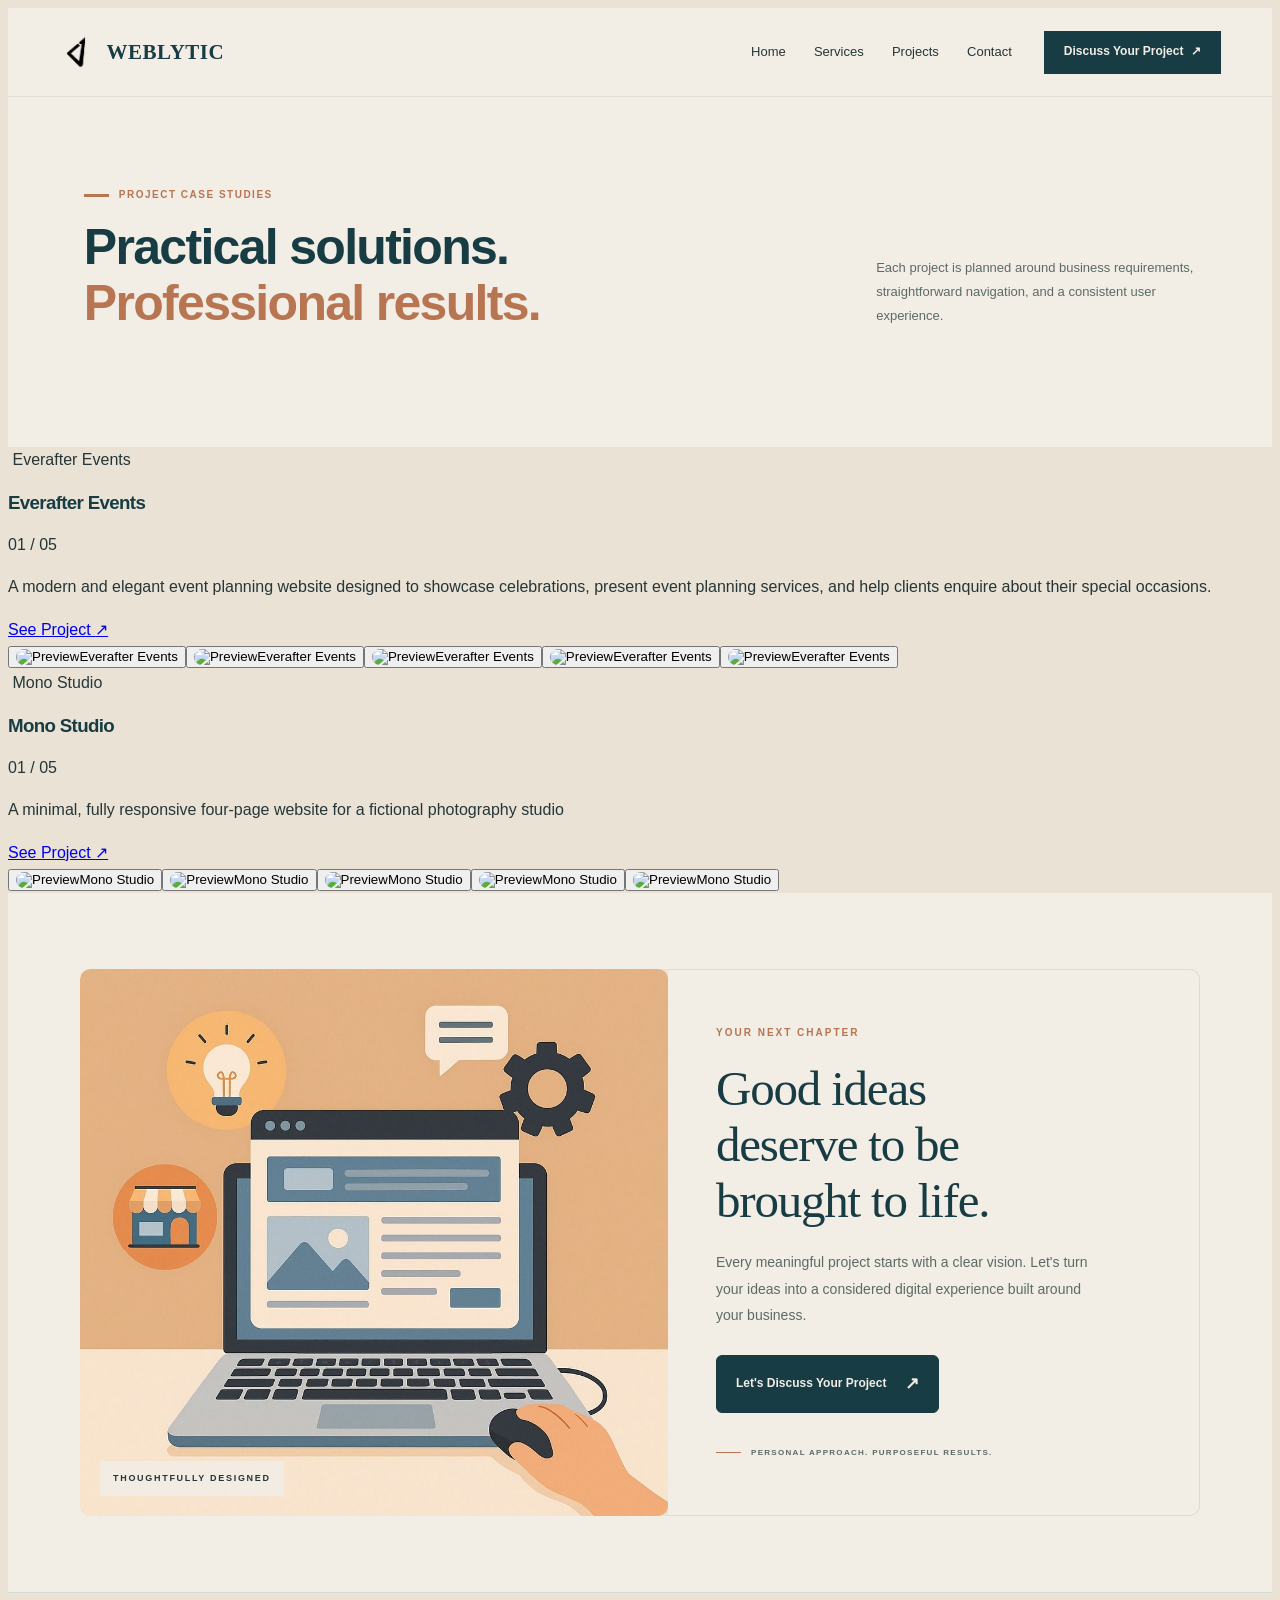
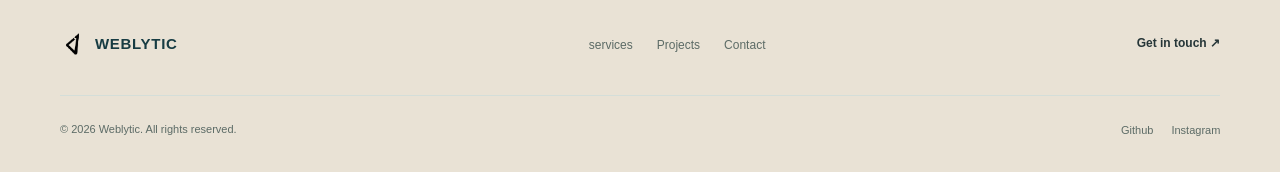
==== commit d050ab79: "Refactor project showcase layout and remove comments Removed commented-out sections and cleaned up p" ====
--- a/projects.html
+++ b/projects.html
@@ -89,10 +89,10 @@
 
 
     
-
-    <!-- <section class="professional-project-cards" id="projects">
+    
+
+    <section class="professional-project-cards" id="projects">
     <div class="ppc-container">
-
         <header class="ppc-header">
         <div class="ppc-heading">
             <p class="ppc-eyebrow">Project Case Studies</p>
@@ -104,340 +104,76 @@
             straightforward navigation, and a consistent user experience.
         </p>
         </header>
-
-        <div class="ppc-section-rule"></div>
-
-        <div class="ppc-list">
-
-        <article class="ppc-card">
-            <div class="ppc-image">
-            <img
-                src="https://images.unsplash.com/photo-1497366754035-f200968a6e72?auto=format&fit=crop&w=1000&q=85"
-                alt="Professional office and workspace"
-                loading="lazy"
-            />
-            <span class="ppc-project-id">CASE 01</span>
-            <span class="ppc-project-type">Business Website</span>
-            </div>
-
-            <div class="ppc-card-content">
-            <div class="ppc-card-topline">
-                <span>Corporate Services</span>
-                <span>Website Design</span>
-            </div>
-
-            <h3>Workspace Solutions</h3>
-
-            <p class="ppc-description">
-                A structured business website that presents services,
-                communicates key information, and makes enquiries straightforward.
-            </p>
-
-            <ul class="ppc-deliverables">
-                <li>Responsive page layouts</li>
-                <li>Service information</li>
-                <li>Contact and enquiry options</li>
-                <li>Basic on-page SEO</li>
-            </ul>
-
-            <div class="ppc-card-footer">
-                <div class="ppc-status">
-                <span></span> Project Example
-                </div>
-                <a class="ppc-view-link" href="#contact">
-                Discuss Similar Work <span aria-hidden="true">→</span>
-                </a>
-            </div>
-            </div>
-        </article>
-
-        <article class="ppc-card">
-            <div class="ppc-image">
-            <img
-                src="https://images.unsplash.com/photo-1600210492486-724fe5c67fb0?auto=format&fit=crop&w=1000&q=85"
-                alt="Contemporary interior design and furnishings"
-                loading="lazy"
-            />
-            <span class="ppc-project-id">CASE 02</span>
-            <span class="ppc-project-type">Portfolio Website</span>
-            </div>
-
-            <div class="ppc-card-content">
-            <div class="ppc-card-topline">
-                <span>Creative Services</span>
-                <span>Portfolio Design</span>
-            </div>
-
-            <h3>Interior Studio</h3>
-
-            <p class="ppc-description">
-                An image-led portfolio concept designed to present selected
-                projects, describe services, and establish professional credibility.
-            </p>
-
-            <ul class="ppc-deliverables">
-                <li>Project gallery</li>
-                <li>Studio introduction</li>
-                <li>Service overview</li>
-                <li>Contact information</li>
-            </ul>
-
-            <div class="ppc-card-footer">
-                <div class="ppc-status">
-                <span></span> Project Example
-                </div>
-                <a class="ppc-view-link" href="#contact">
-                Discuss Similar Work <span aria-hidden="true">→</span>
-                </a>
-            </div>
-            </div>
-        </article>
-
-        <article class="ppc-card">
-            <div class="ppc-image">
-            <img
-                src="https://images.unsplash.com/photo-1600607687939-ce8a6c25118c?auto=format&fit=crop&w=1000&q=85"
-                alt="Contemporary architecture and interior space"
-                loading="lazy"
-            />
-            <span class="ppc-project-id">CASE 03</span>
-            <span class="ppc-project-type">Business Website</span>
-            </div>
-
-            <div class="ppc-card-content">
-            <div class="ppc-card-topline">
-                <span>Architecture</span>
-                <span>Business Design</span>
-            </div>
-
-            <h3>Architecture Practice</h3>
-
-            <p class="ppc-description">
-                A professional website concept that organizes business
-                information and showcases work through a clear page structure.
-            </p>
-
-            <ul class="ppc-deliverables">
-                <li>Company overview</li>
-                <li>Project presentation</li>
-                <li>Dedicated service pages</li>
-                <li>Mobile-friendly design</li>
-            </ul>
-
-            <div class="ppc-card-footer">
-                <div class="ppc-status">
-                <span></span> Project Example
-                </div>
-                <a class="ppc-view-link" href="#contact">
-                Discuss Similar Work <span aria-hidden="true">→</span>
-                </a>
-            </div>
-            </div>
-        </article>
-
-        <article class="ppc-card">
-            <div class="ppc-image">
-            <img
-                src="https://images.unsplash.com/photo-1494438639946-1ebd1d20bf85?auto=format&fit=crop&w=1000&q=85"
-                alt="Lifestyle products in a clean, minimal setting"
-                loading="lazy"
-            />
-            <span class="ppc-project-id">CASE 04</span>
-            <span class="ppc-project-type">Landing Page</span>
-            </div>
-
-            <div class="ppc-card-content">
-            <div class="ppc-card-topline">
-                <span>Product &amp; Lifestyle</span>
-                <span>Landing Page</span>
-            </div>
-
-            <h3>Modern Living</h3>
-
-            <p class="ppc-description">
-                A focused landing page concept that highlights an offer,
-                communicates its benefits, and provides a clear next step.
-            </p>
-
-            <ul class="ppc-deliverables">
-                <li>Focused page structure</li>
-                <li>Benefit-led content</li>
-                <li>Clear call to action</li>
-                <li>Responsive design</li>
-            </ul>
-
-            <div class="ppc-card-footer">
-                <div class="ppc-status">
-                <span></span> Project Example
-                </div>
-                <a class="ppc-view-link" href="#contact">
-                Discuss Similar Work <span aria-hidden="true">→</span>
-                </a>
-            </div>
-            </div>
-        </article>
-
-        </div>
-
-        <footer class="ppc-contact-panel">
-        <div>
-            <h3>Planning a website for your business?</h3>
-            <p>Share your requirements to discuss a suitable scope and approach.</p>
-        </div>
-
-        <a class="ppc-contact" href="#contact">
-            Contact Our Team <span aria-hidden="true">→</span>
-        </a>
-        </footer>
-
     </div>
-    </section> -->
-
-
-
-    <!-- <section class="pro-horizontal-gallery" id="gallery">
-    <div class="phg-layout">
-
-        <aside class="phg-sidebar">
-        <p class="phg-label">Project Overview</p>
-
-        <h2>Work that speaks for itself.</h2>
-
-        <p>
-            Explore a selection of projects built around clear
-            communication, dependable design, and practical business goals.
-        </p>
-
-        <div class="phg-count">
-            <strong>06</strong>
-            <span>Selected projects</span>
-        </div>
-
-        <div class="phg-sidebar-note">
-            <span class="phg-status-dot"></span>
-            <span>Designed with consistency, usability, and detail in mind.</span>
-        </div>
-        </aside>
-
-        <div class="phg-gallery-main">
-        <div class="phg-gallery-heading">
-            <h3>Selected Projects</h3>
-            <span>Scroll horizontally to explore →</span>
-        </div>
-
-        <div
-            class="phg-strip"
-            role="region"
-            aria-label="Selected project cards. Scroll horizontally to view all projects."
-            tabindex="0"
-        >
-            <figure class="phg-card">
-            <div class="phg-card-image">
-                <img
-                src="https://images.unsplash.com/photo-1497366754035-f200968a6e72?auto=format&fit=crop&w=700&q=85"
-                alt="Professional modern workspace"
-                loading="lazy"
-                />
-                <span class="phg-card-number">01</span>
-            </div>
-            <figcaption class="phg-card-details">
-                <p class="phg-card-category">Business Website</p>
-                <h4>Workspace Solutions</h4>
-                <p>A clear online presence for a professional business.</p>
-            </figcaption>
-            </figure>
-
-            <figure class="phg-card">
-            <div class="phg-card-image">
-                <img
-                src="https://images.unsplash.com/photo-1600210492486-724fe5c67fb0?auto=format&fit=crop&w=700&q=85"
-                alt="Contemporary interior design"
-                loading="lazy"
-                />
-                <span class="phg-card-number">02</span>
-            </div>
-            <figcaption class="phg-card-details">
-                <p class="phg-card-category">Portfolio Website</p>
-                <h4>Interior Studio</h4>
-                <p>A structured showcase for creative work and services.</p>
-            </figcaption>
-            </figure>
-
-            <figure class="phg-card">
-            <div class="phg-card-image">
-                <img
-                src="https://images.unsplash.com/photo-1600607687939-ce8a6c25118c?auto=format&fit=crop&w=700&q=85"
-                alt="Contemporary architectural space"
-                loading="lazy"
-                />
-                <span class="phg-card-number">03</span>
-            </div>
-            <figcaption class="phg-card-details">
-                <p class="phg-card-category">Business Website</p>
-                <h4>Architecture Practice</h4>
-                <p>Project-led presentation with straightforward navigation.</p>
-            </figcaption>
-            </figure>
-
-            <figure class="phg-card">
-            <div class="phg-card-image">
-                <img
-                src="https://images.unsplash.com/photo-1494438639946-1ebd1d20bf85?auto=format&fit=crop&w=700&q=85"
-                alt="Lifestyle products in a minimal setting"
-                loading="lazy"
-                />
-                <span class="phg-card-number">04</span>
-            </div>
-            <figcaption class="phg-card-details">
-                <p class="phg-card-category">Landing Page</p>
-                <h4>Modern Living</h4>
-                <p>A focused page designed to present a clear offer.</p>
-            </figcaption>
-            </figure>
-
-            <figure class="phg-card">
-            <div class="phg-card-image">
-                <img
-                src="https://images.unsplash.com/photo-1600566753086-00f18fb6b3ea?auto=format&fit=crop&w=700&q=85"
-                alt="Modern residential interior"
-                loading="lazy"
-                />
-                <span class="phg-card-number">05</span>
-            </div>
-            <figcaption class="phg-card-details">
-                <p class="phg-card-category">Business Website</p>
-                <h4>Residential Design</h4>
-                <p>Services and project imagery presented in a clear format.</p>
-            </figcaption>
-            </figure>
-
-            <figure class="phg-card">
-            <div class="phg-card-image">
-                <img
-                src="https://images.unsplash.com/photo-1600607687644-c7171b42498f?auto=format&fit=crop&w=700&q=85"
-                alt="Minimalist interior design details"
-                loading="lazy"
-                />
-                <span class="phg-card-number">06</span>
-            </div>
-            <figcaption class="phg-card-details">
-                <p class="phg-card-category">Portfolio Website</p>
-                <h4>Minimal Studio</h4>
-                <p>A clean project gallery with a consistent visual system.</p>
-            </figcaption>
-            </figure>
-        </div>
-
-        <div class="phg-gallery-footer">
-            <p>Have a similar requirement? Let's discuss your project.</p>
-            <a class="phg-contact" href="#contact">
-            Contact Our Team <span aria-hidden="true">→</span>
-            </a>
-        </div>
-        </div>
-
+    </section> 
+
+
+
+
+
+
+
+
+
+<!-- ============================================================
+     BLOCK 1
+     ============================================================ -->
+<section class="projects" id="projects-1">
+  <div class="projects__wrap">
+    <div class="showcase" data-projects="set1">
+      <article class="panel">
+        <div class="stage">
+          <img class="main-img" src="" alt="">
+          <span class="tag">—</span>
+        </div>
+        <div class="panel-body">
+          <div class="title-row">
+            <h3 class="main-title">—</h3>
+            <span class="counter">01 / 03</span>
+          </div>
+          <p class="main-desc">—</p>
+<a class="btn-see"
+   href="https://jagdishwagh8.github.io/project-everafter-/"
+   target="_blank"
+   rel="noopener noreferrer">
+  See Project
+  <span aria-hidden="true">↗</span>
+</a>
+        </div>
+      </article>
+      <div class="thumbs" role="tablist" aria-label="Project thumbnails"></div>
     </div>
-    </section> -->
+  </div>
+</section>
+
+<!-- ============================================================
+     BLOCK 2
+     ============================================================ -->
+<section class="projects" id="projects-2">
+  <div class="projects__wrap">
+    <div class="showcase" data-projects="set2">
+      <article class="panel">
+        <div class="stage">
+          <img class="main-img" src="" alt="">
+          <span class="tag">—</span>
+        </div>
+        <div class="panel-body">
+          <div class="title-row">
+            <h3 class="main-title">—</h3>
+            <span class="counter">01 / 03</span>
+          </div>
+          <p class="main-desc">—</p>
+          <a class="btn-see" href="#" target="_blank" rel="noopener">
+            See Project
+            <span aria-hidden="true">↗</span>
+          </a>
+        </div>
+      </article>
+      <div class="thumbs" role="tablist" aria-label="Project thumbnails"></div>
+    </div>
+  </div>
+</section>
+
 
 
 
@@ -540,3 +276,209 @@
 
 </body>
 </html>
+
+
+
+
+
+
+<script>
+/* =========================================================
+   PROJECT SETS
+   (The text from the FIRST project in each set will be used 
+   as the static title/description for that block)
+   ========================================================= */
+const PROJECT_SETS = {
+  set1: [
+    {
+      title: "Everafter Events",
+      desc:  "A modern and elegant event planning website designed to showcase celebrations, present event planning services, and help clients enquire about their special occasions.",
+      tag:   "Everafter Events",
+      image: "e1.png",
+      thumb: "e1.png",
+      link:  "https://jagdishwagh8.github.io/project-everafter-/"
+    },
+    {
+      title: "Everafter Events",
+      tag:   "Everafter Events",
+      image: "e2.png",
+      thumb: "e2.png",
+      link:  "https://jagdishwagh8.github.io/project-everafter-/"
+    },
+    {
+      title: "Everafter Events",
+      tag:   "Everafter Events",
+      image: "e3.png",
+      thumb: "e3.png",
+      link:  "https://jagdishwagh8.github.io/project-everafter-/"
+    },
+    {
+      title: "Everafter Events",
+      tag:   "Everafter Events",
+      image: "e4.png",
+      thumb: "e4.png",
+      link:  "https://jagdishwagh8.github.io/project-everafter-/"
+    },
+    {
+      title: "Everafter Events",
+      tag:   "Everafter Events",
+      image: "e5.png",
+      thumb: "e5.png",
+      link:  "https://jagdishwagh8.github.io/project-everafter-/"
+    }
+  ],
+  set2: [
+    {
+      title: "Mono Studio",
+      desc:  "A minimal, fully responsive four-page website for a fictional photography studio",
+      tag:   "Mono Studio",
+      image: "p1.png",
+      thumb: "p1.png",
+      link:  "https://jagdishwagh8.github.io/project-photography-website/"
+    },
+    {
+      title: "Mono Studio",
+      tag:   "Mono Studio",
+      image: "p2.png",
+      thumb: "p2.png",
+      link:  "https://jagdishwagh8.github.io/project-photography-website/"
+    },
+    {
+      title: "Mono Studio",
+      tag:   "Mono Studio",
+      image: "p3.png",
+      thumb: "p3.png",
+      link:  "https://jagdishwagh8.github.io/project-photography-website/"
+    },
+    {
+      title: "Mono Studio",
+      tag:   "Mono Studio",
+      image: "p4.png",
+      thumb: "p4.png",
+      link:  "https://jagdishwagh8.github.io/project-photography-website/"
+    },
+    {
+      title: "Mono Studio",
+      tag:   "Mono Studio",
+      image: "p5.png",
+      thumb: "p5.png",
+      link:  "https://jagdishwagh8.github.io/project-photography-website/"
+    }
+  ]
+};
+
+
+
+
+
+
+
+
+
+
+
+
+
+
+
+
+
+
+
+
+
+
+
+
+
+
+/* =========================================================
+   FACTORY — wires up one showcase block
+   ========================================================= */
+const pad = n => String(n).padStart(2, '0');
+
+function initShowcase(showcase, projects) {
+  const mainImg   = showcase.querySelector('.main-img');
+  const mainTag   = showcase.querySelector('.tag');
+  const mainTitle = showcase.querySelector('.main-title');
+  const mainDesc  = showcase.querySelector('.main-desc');
+  const mainBtn   = showcase.querySelector('.btn-see');
+  const mainCount = showcase.querySelector('.counter');
+  const thumbsEl  = showcase.querySelector('.thumbs');
+
+  let current = 0;
+  let token   = 0;
+
+  // 1. Set the TEXT ONLY ONCE using the first project's data
+  const staticData = projects[0];
+  mainTag.textContent   = staticData.tag;
+  mainTitle.textContent = staticData.title;
+  mainDesc.textContent  = staticData.desc;
+  mainBtn.href          = staticData.link;
+  // Set initial counter
+  mainCount.textContent = pad(1) + ' / ' + pad(projects.length); 
+
+  // 2. Build thumbnails
+  projects.forEach((p, i) => {
+    const btn = document.createElement('button');
+    btn.type = 'button';
+    btn.className = 'thumb';
+    btn.setAttribute('role', 'tab');
+    btn.setAttribute('aria-label', 'View image ' + (i + 1));
+    btn.innerHTML =
+      `<img src="${p.thumb || p.image}" alt="Preview" loading="lazy"><span>${p.title}</span>`;
+    btn.addEventListener('click', () => renderImage(i));
+    thumbsEl.appendChild(btn);
+  });
+
+  // 3. Function to ONLY change the image and counter
+  function renderImage(i, animate = true) {
+    if (i === current && animate) return;
+
+    const p  = projects[i];
+    const my = ++token;
+    current  = i;
+
+    // Highlight active thumbnail
+    [...thumbsEl.children].forEach((el, idx) =>
+      el.classList.toggle('active', idx === i)
+    );
+
+    // Update just the counter (e.g. 02 / 03)
+    mainCount.textContent = pad(i + 1) + ' / ' + pad(projects.length);
+
+    if (!animate) {
+      mainImg.src = p.image;
+      mainImg.style.opacity = 1;
+      return;
+    }
+
+    // Fade out image only
+    mainImg.style.opacity = 0;
+
+    // Preload new image and fade it back in
+    const pre = new Image();
+    const swapIn = () => {
+      setTimeout(() => {
+        if (my !== token) return;
+        mainImg.src = p.image;
+        requestAnimationFrame(() => { mainImg.style.opacity = 1; });
+      }, 150);
+    };
+    pre.onload  = swapIn;
+    pre.onerror = swapIn; 
+    pre.src     = p.image;
+  }
+
+  // Initialize the very first image without animation
+  renderImage(0, false);
+}
+
+/* Auto-wire every .showcase */
+document.querySelectorAll('.showcase').forEach(showcase => {
+  const key = showcase.dataset.projects;
+  const projects = PROJECT_SETS[key];
+  if (projects) initShowcase(showcase, projects);
+});
+</script>
+
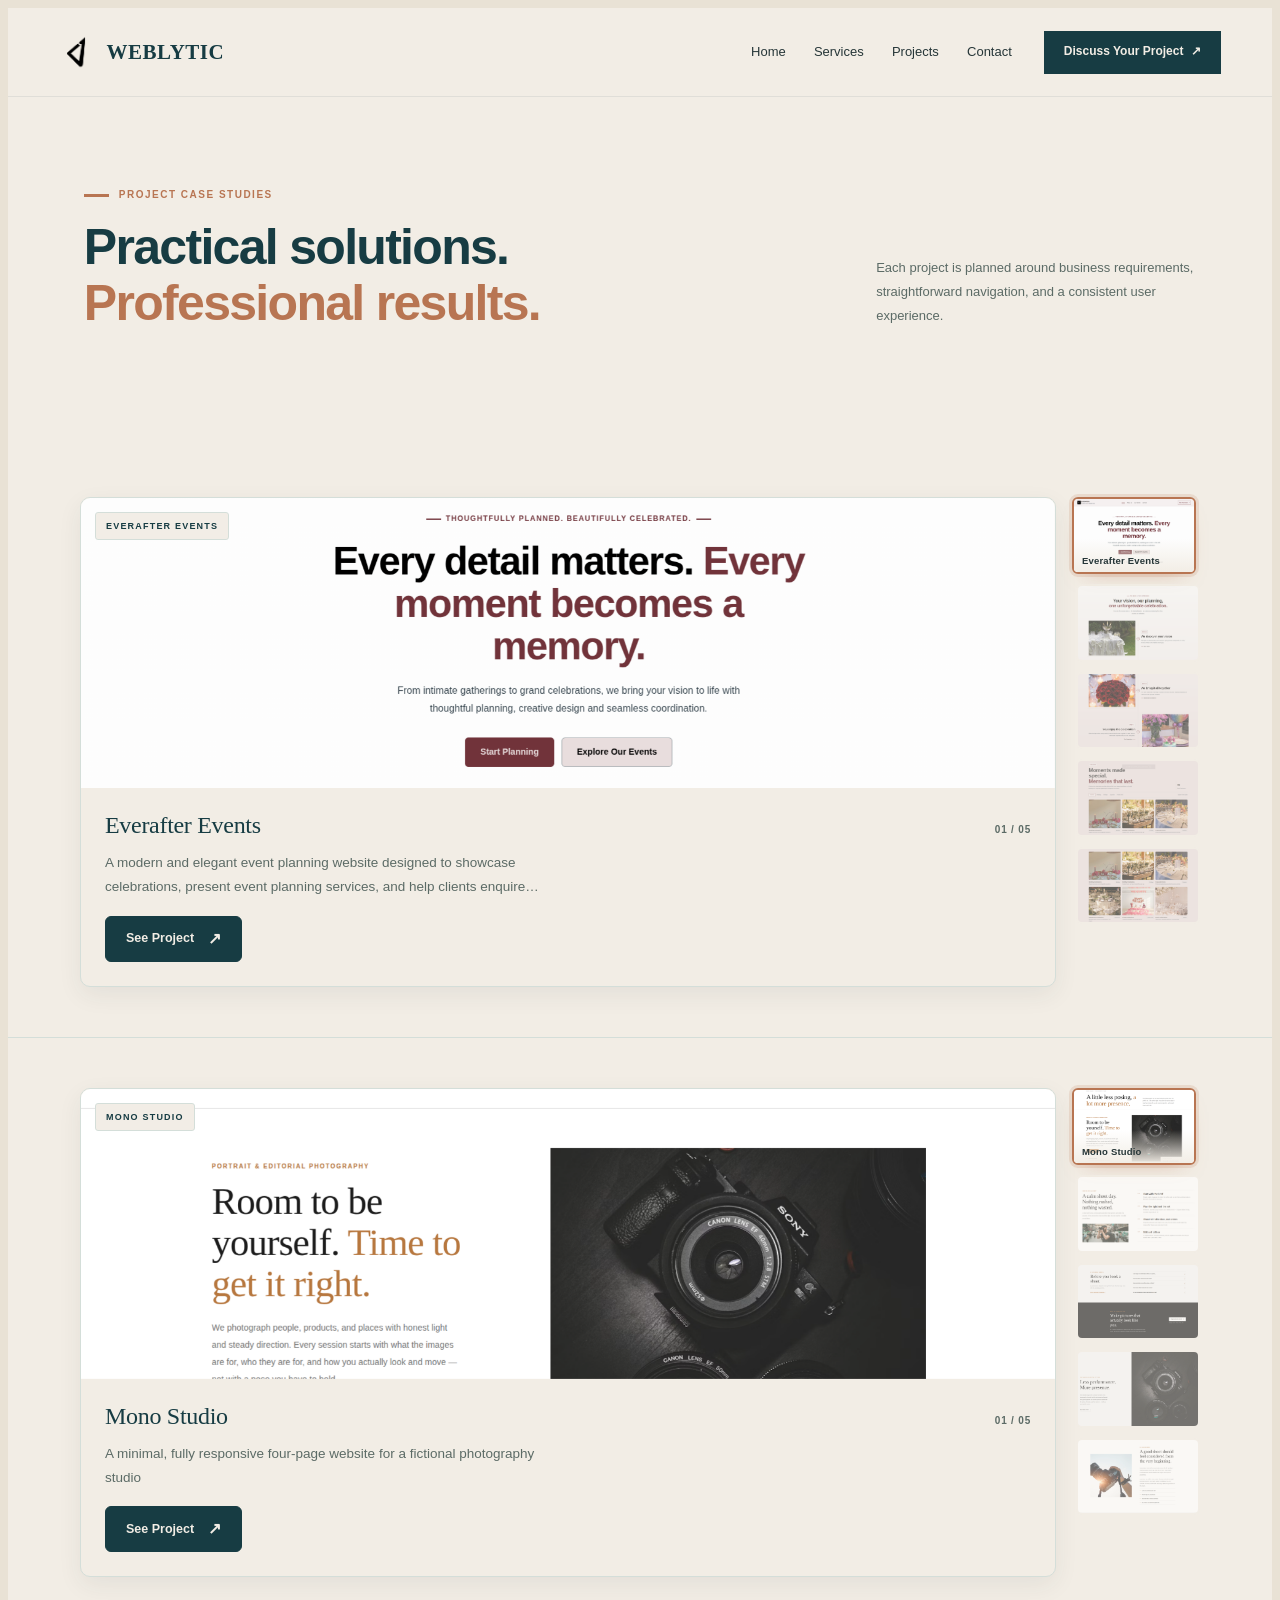
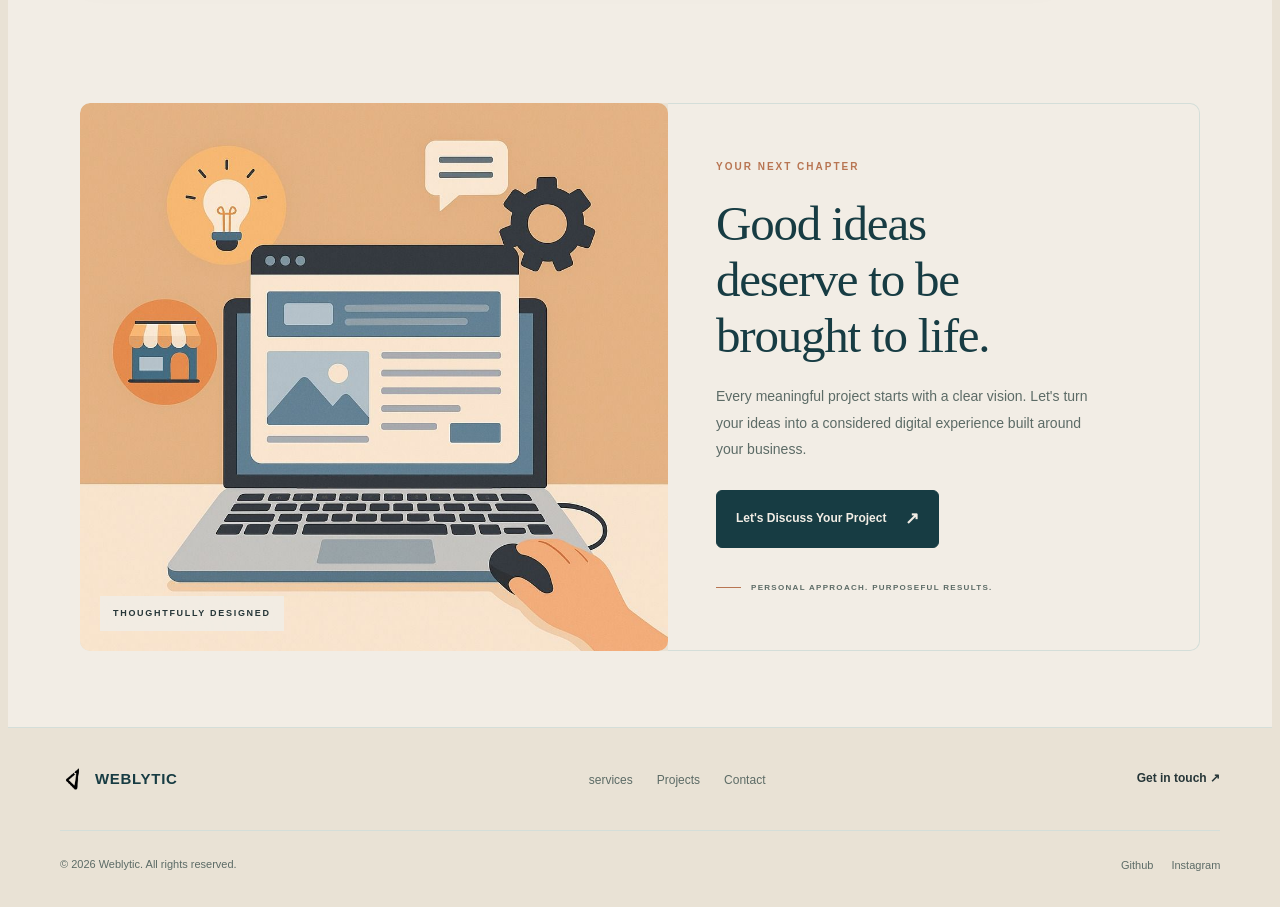
==== commit 92ef02b8: "Clean up projects.html by removing whitespace Removed extra whitespace and cleaned up HTML structure" ====
--- a/projects.html
+++ b/projects.html
@@ -274,10 +274,6 @@
     </div>
 </footer>
 
-</body>
-</html>
-
-
 
 
 
@@ -482,3 +478,8 @@
 });
 </script>
 
+
+
+
+</body>
+</html>
--- a/style.css
+++ b/style.css
@@ -2482,4 +2482,388 @@
 /* Small phones */
 @media (max-width: 380px) {
   .pro-right-nav__logo-img { height: 26px; }
-}+}
+
+
+
+
+
+
+
+
+
+
+
+
+
+  /* =========================================================
+     PROJECTS SECTION — uses existing global tokens only
+     (--color-primary, --color-accent, --radius-md, --shadow-card, …)
+     ========================================================= */
+  /* ---------- Section shell ---------- */
+  .projects {
+    width: 100%;
+    padding: 50px 20px;
+    background:  #F2EDE5;
+    color: var(--color-text);
+    font-family: Arial, Helvetica, sans-serif;
+    position: relative;
+  }
+  .projects + .projects {
+    border-top: 1px solid var(--color-border);
+  }
+
+  .projects__wrap {
+    width: 100%;
+    max-width: 1120px;
+    margin: 0 auto;
+  }
+
+  /* ---------- Heading ---------- */
+  .sec-head {
+    max-width: 650px;
+    margin-bottom: 42px;
+  }
+
+  .sec-head__eyebrow {
+    display: inline-block;
+    margin: 0 0 17px;
+    color: var(--color-accent);
+    font-size: 11px;
+    font-weight: 700;
+    letter-spacing: 2.2px;
+    text-transform: uppercase;
+    line-height: 1.6;
+  }
+
+  .sec-head h2 {
+    margin: 0 0 18px;
+    font-family: Georgia, "Times New Roman", serif;
+    font-size: clamp(36px, 4.5vw, 53px);
+    font-weight: 400;
+    line-height: 1.15;
+    letter-spacing: -1.3px;
+    color: var(--color-primary);
+  }
+  .sec-head h2 em {
+    color: var(--color-accent);
+    font-style: italic;
+  }
+
+  .sec-head p {
+    max-width: 510px;
+    margin: 0;
+    color: var(--color-muted);
+    font-size: 15px;
+    line-height: 1.85;
+  }
+
+  /* =========================================================
+     SHOWCASE — panel + vertical thumb strip
+     ========================================================= */
+  .showcase {
+    display: grid;
+    grid-template-columns: minmax(0, 1fr) clamp(92px, 12vw, 124px);
+    gap: 20px;
+    align-items: start;
+  }
+
+  /* ---------- Main panel ---------- */
+  .panel {
+    background: var(--color-surface);
+    border: 1px solid var(--color-border);
+    border-radius: var(--radius-md);
+    box-shadow: var(--shadow-card);
+    overflow: hidden;
+    min-width: 0;
+    transition: border-color .25s ease, box-shadow .25s ease, transform .25s ease;
+  }
+  .panel:hover {
+    border-color: var(--color-surface-alt);
+    box-shadow: var(--shadow-hover);
+  }
+
+  .stage {
+    position: relative;
+    height: clamp(170px, 24vw, 290px);
+    overflow: hidden;
+    background: var(--color-bg);
+  }
+
+  .main-img {
+    width: 100%;
+    height: 100%;
+    object-fit: cover;
+    border-radius: 0;
+    opacity: 1;
+    transition: opacity .35s ease, transform .7s cubic-bezier(.22, 1, .36, 1);
+    will-change: opacity;
+  }
+  .panel:hover .main-img { transform: scale(1.035); }
+
+  .tag {
+    position: absolute;
+    top: 14px;
+    left: 14px;
+    padding: 7px 10px;
+    border: 1px solid var(--color-border);
+    border-radius: 3px;
+    background: rgba(242, 237, 229, .96);
+    color: var(--color-primary);
+    font-size: 9px;
+    font-weight: 700;
+    letter-spacing: 1.2px;
+    line-height: 1.4;
+    text-transform: uppercase;
+    backdrop-filter: blur(4px);
+  }
+
+  /* ---------- Panel body ---------- */
+  .panel-body {
+    padding: 22px 24px 24px;
+    display: flex;
+    flex-direction: column;
+    align-items: flex-start;
+    gap: 10px;
+    transition: opacity .18s ease, transform .18s ease;
+  }
+  .panel-body.is-swapping {
+    opacity: 0;
+    transform: translateY(8px);
+  }
+
+  .title-row {
+    display: flex;
+    align-items: baseline;
+    justify-content: space-between;
+    gap: 16px;
+    width: 100%;
+  }
+
+  .title-row h3 {
+    margin: 0;
+    font-family: Georgia, "Times New Roman", serif;
+    font-size: clamp(19px, 2vw, 24px);
+    font-weight: 400;
+    line-height: 1.3;
+    letter-spacing: -.3px;
+    color: var(--color-primary);
+    min-width: 0;
+    overflow-wrap: anywhere;
+  }
+
+  .counter {
+    flex-shrink: 0;
+    color: var(--color-muted);
+    font-size: 10px;
+    font-weight: 600;
+    letter-spacing: .8px;
+    line-height: 1.6;
+    font-variant-numeric: tabular-nums;
+    white-space: nowrap;
+  }
+
+  .panel-body p {
+    margin: 0;
+    max-width: 58ch;
+    color: var(--color-muted);
+    font-size: 13.5px;
+    line-height: 1.8;
+    display: -webkit-box;
+    -webkit-line-clamp: 2;
+    -webkit-box-orient: vertical;
+    overflow: hidden;
+  }
+
+  /* ---------- See Project button ---------- */
+  .btn-see {
+    margin-top: 6px;
+    display: inline-flex;
+    align-items: center;
+    justify-content: center;
+    gap: 14px;
+    min-height: 46px;
+    padding: 12px 20px;
+    border: 1px solid var(--color-primary);
+    border-radius: var(--radius-sm);
+    background: var(--color-primary);
+    color: var(--color-surface);
+    font-family: inherit;
+    font-size: 12.5px;
+    font-weight: 600;
+    line-height: 1.5;
+    text-decoration: none;
+    transition: background-color .25s ease, border-color .25s ease,
+                transform .25s ease;
+  }
+  .btn-see span {
+    font-size: 16px;
+    line-height: 1;
+    transition: transform .25s ease;
+  }
+  .btn-see:hover {
+    background: var(--color-primary-hover);
+    border-color: var(--color-primary-hover);
+    transform: translateY(-2px);
+  }
+  .btn-see:hover span { transform: translate(2px, -2px); }
+  .btn-see:active { transform: translateY(0); }
+
+  /* =========================================================
+     VERTICAL THUMBNAILS
+     ========================================================= */
+  .thumbs {
+    display: flex;
+    flex-direction: column;
+    gap: 10px;
+    min-width: 0;
+  }
+
+  .thumb {
+    position: relative;
+    width: 100%;
+    aspect-ratio: 16 / 10;
+    padding: 0;
+    border: 2px solid transparent;
+    border-radius: var(--radius-sm);
+    overflow: hidden;
+    background: var(--color-surface);
+    cursor: pointer;
+    opacity: .62;
+    -webkit-tap-highlight-color: transparent;
+    transition: opacity .3s ease, transform .3s ease,
+                border-color .3s ease, box-shadow .3s ease;
+  }
+
+  .thumb img {
+    width: 100%;
+    height: 100%;
+    object-fit: cover;
+    border-radius: 0;
+    transition: transform .5s cubic-bezier(.22, 1, .36, 1);
+  }
+
+  .thumb span {
+    position: absolute;
+    left: 0;
+    right: 0;
+    bottom: 0;
+    padding: 16px 8px 6px;
+    font-size: 9.5px;
+    font-weight: 600;
+    letter-spacing: .02em;
+    text-align: left;
+    color: var(--color-text);
+    white-space: nowrap;
+    overflow: hidden;
+    text-overflow: ellipsis;
+    background: linear-gradient(to top, rgba(242, 237, 229, .97), transparent);
+    opacity: 0;
+    transform: translateY(5px);
+    pointer-events: none;
+    transition: opacity .3s ease, transform .3s ease;
+  }
+
+  .thumb:hover,
+  .thumb:focus-visible {
+    opacity: 1;
+    transform: translateX(-4px);
+  }
+  .thumb:hover img,
+  .thumb:focus-visible img { transform: scale(1.08); }
+  .thumb:hover span,
+  .thumb:focus-visible span,
+  .thumb.active span { opacity: 1; transform: translateY(0); }
+
+  .thumb.active {
+    opacity: 1;
+    border-color: var(--color-accent);
+    box-shadow: 0 0 0 3px rgba(184, 117, 82, .16),
+                0 10px 22px -14px rgba(184, 117, 82, .55);
+    transform: translateX(-4px);
+  }
+
+  /* =========================================================
+     RESPONSIVE
+     ========================================================= */
+  @media (max-width: 900px) {
+    .projects { padding: 76px 24px; }
+    .sec-head { margin-bottom: 34px; }
+    .sec-head h2 { letter-spacing: -1px; }
+    .panel-body { padding: 20px 20px 22px; }
+  }
+
+  @media (max-width: 760px) {
+    .showcase {
+      grid-template-columns: 1fr;
+      gap: 12px;
+    }
+    .stage { height: clamp(180px, 52vw, 250px); }
+
+    .thumbs {
+      flex-direction: row;
+      gap: 10px;
+      overflow-x: auto;
+      padding-bottom: 6px;
+      scroll-snap-type: x mandatory;
+      scrollbar-width: thin;
+      scrollbar-color: var(--color-accent) var(--color-border);
+    }
+    .thumbs::-webkit-scrollbar { height: 5px; }
+    .thumbs::-webkit-scrollbar-track { background: var(--color-border); }
+    .thumbs::-webkit-scrollbar-thumb { background: var(--color-accent); }
+
+    .thumb {
+      flex: 0 0 116px;
+      scroll-snap-align: start;
+    }
+    .thumb:hover,
+    .thumb:focus-visible,
+    .thumb.active { transform: translateY(-3px); }
+  }
+
+  @media (max-width: 560px) {
+    .projects { padding: 58px 18px; }
+    .sec-head { margin-bottom: 29px; }
+    .sec-head__eyebrow {
+      margin-bottom: 14px;
+      font-size: 10px;
+      letter-spacing: 1.8px;
+    }
+    .sec-head h2 {
+      font-size: 35px;
+      line-height: 1.18;
+      letter-spacing: -.8px;
+    }
+    .sec-head p { font-size: 14px; line-height: 1.8; }
+
+    .stage { height: clamp(170px, 56vw, 240px); }
+    .panel-body { padding: 18px 18px 20px; gap: 9px; }
+    .title-row h3 { font-size: 21px; }
+    .panel-body p { font-size: 13px; line-height: 1.75; }
+
+    .btn-see {
+      width: 100%;
+      min-height: 48px;
+      gap: 12px;
+      padding: 13px 16px;
+      font-size: 12.5px;
+    }
+  }
+
+  @media (max-width: 380px) {
+    .projects { padding: 46px 16px; }
+    .sec-head h2 { font-size: 30px; }
+    .panel-body { padding: 16px 16px 18px; }
+    .title-row { flex-direction: column; align-items: flex-start; gap: 4px; }
+  }
+
+  @media (prefers-reduced-motion: reduce) {
+    *,
+    *::before,
+    *::after {
+      animation-duration: .01ms !important;
+      animation-iteration-count: 1 !important;
+      transition-duration: .01ms !important;
+    }
+  }
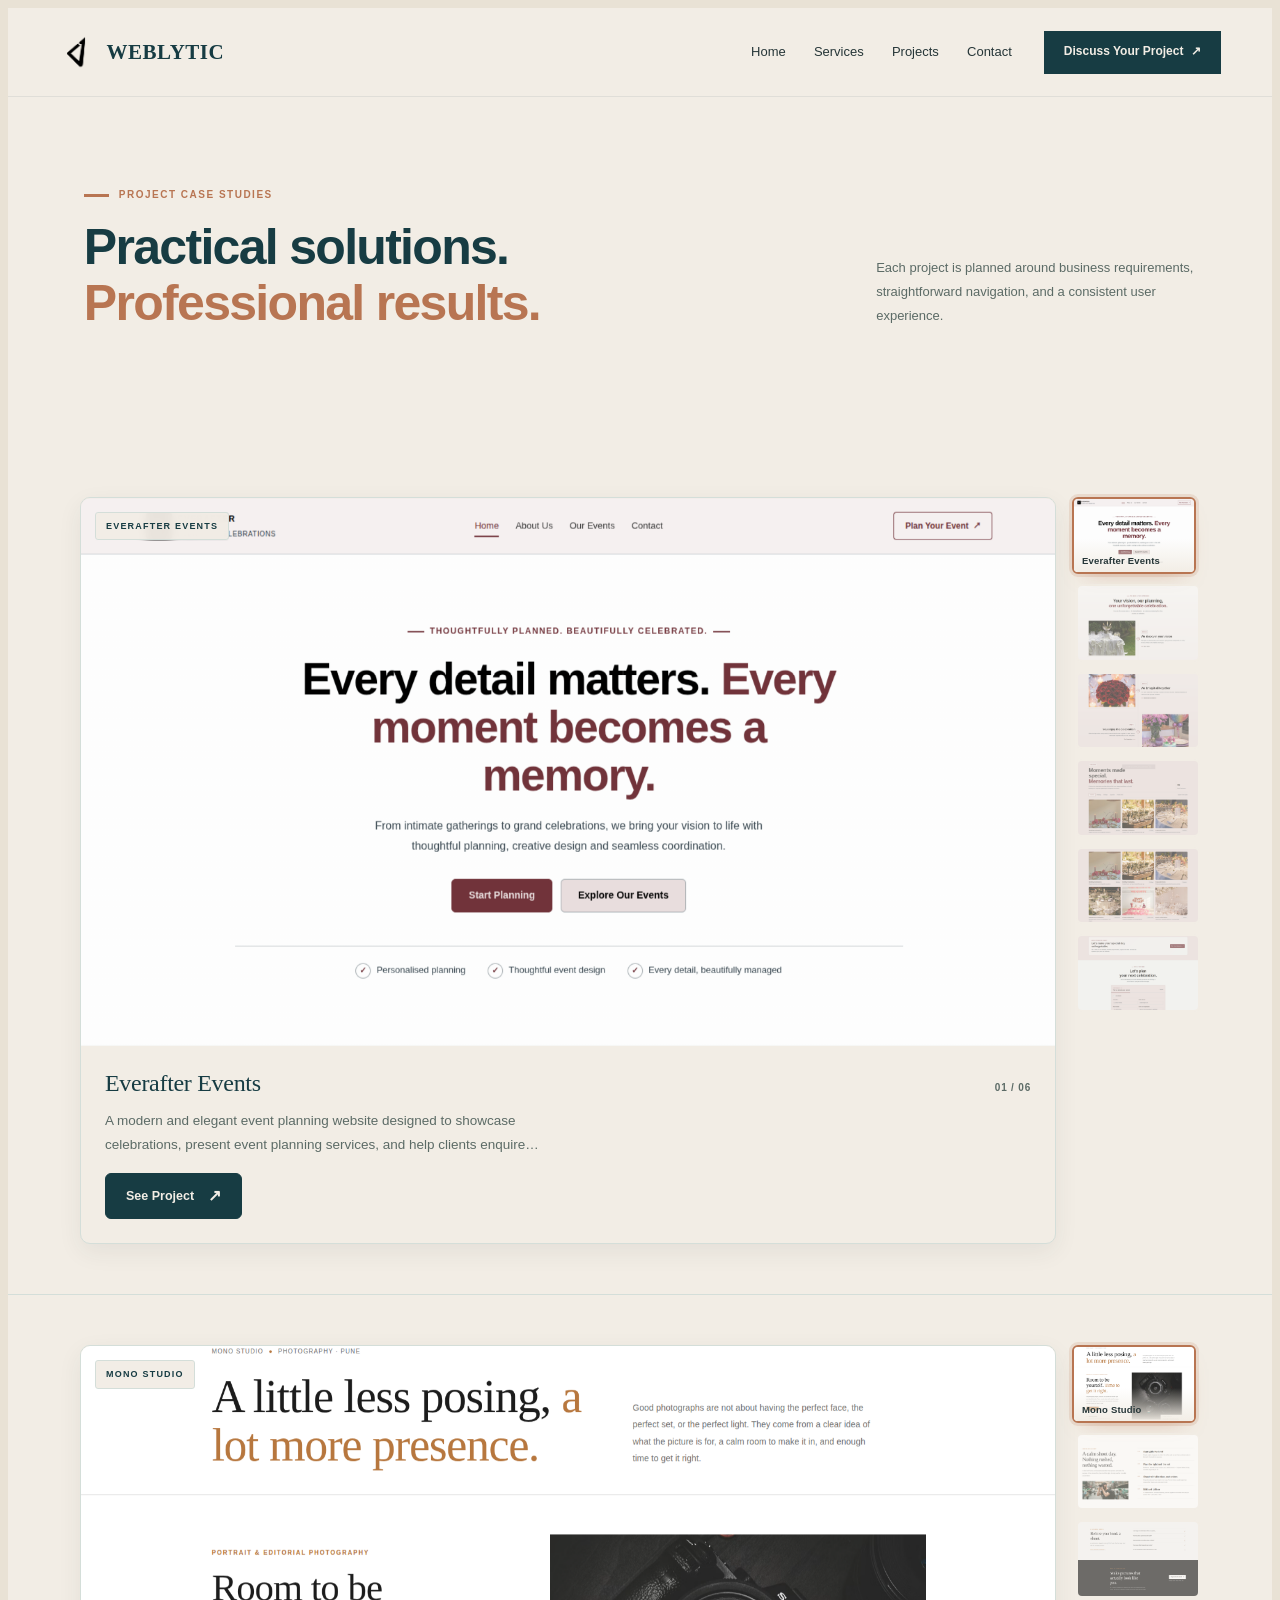
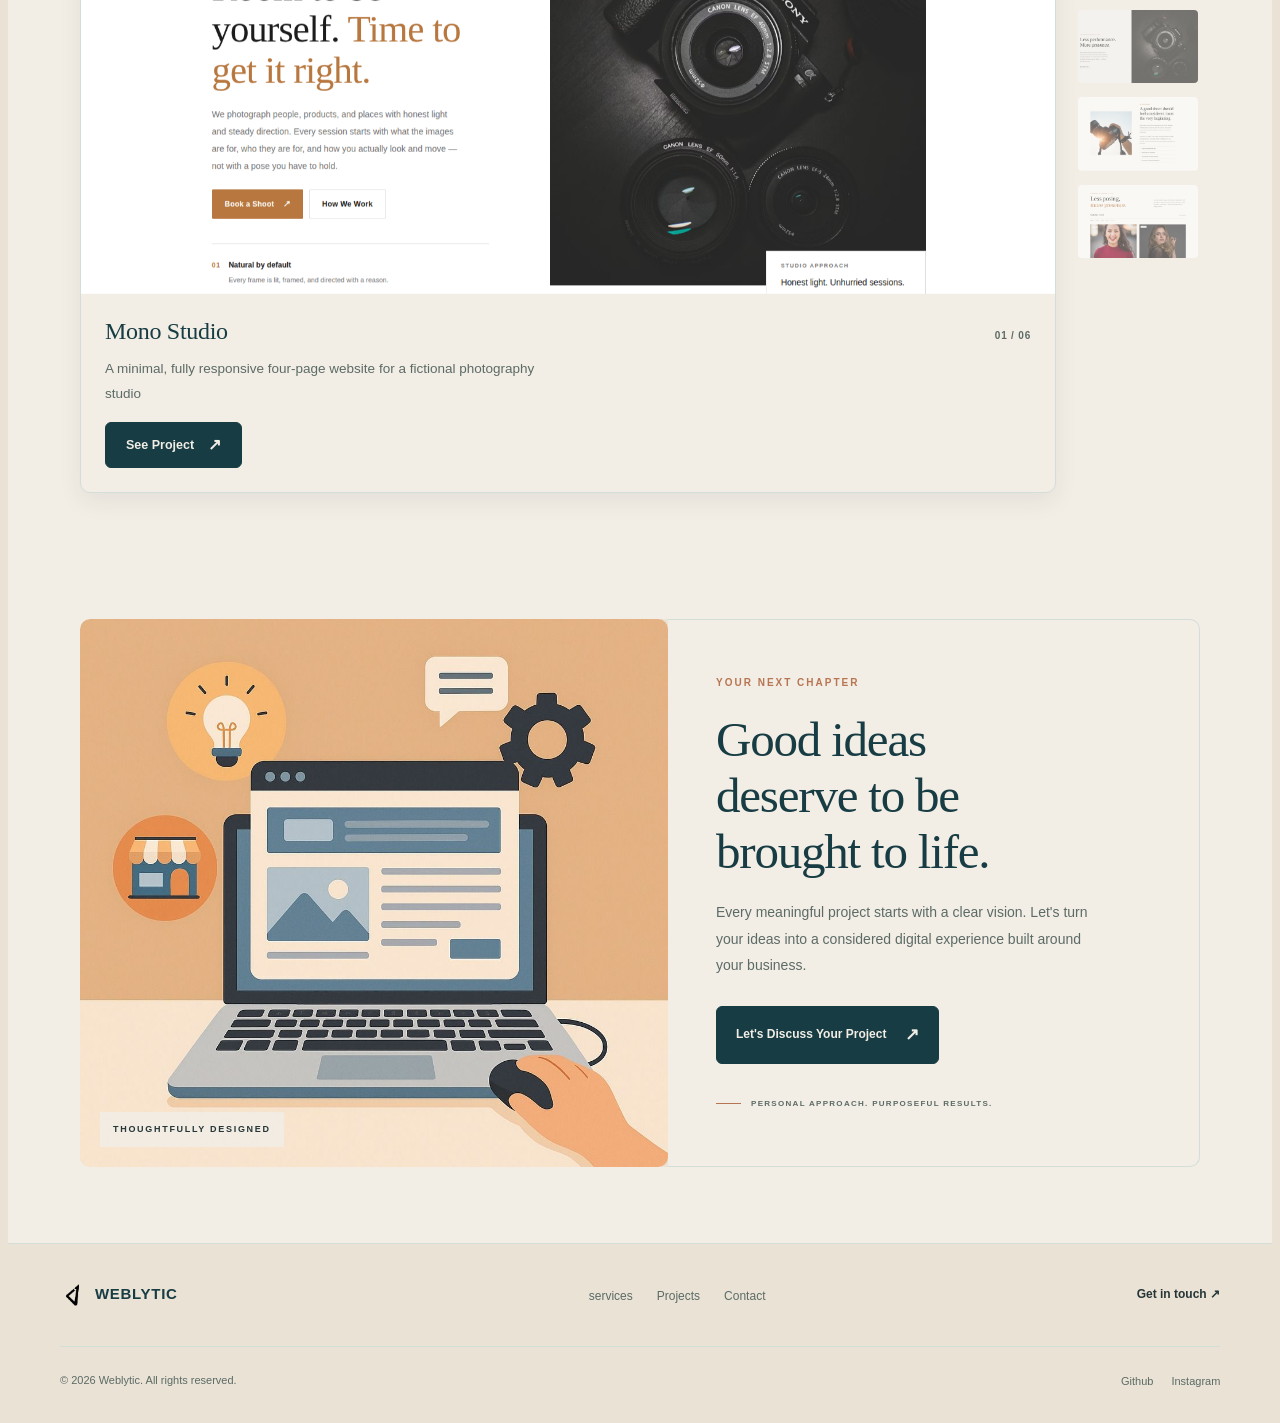
==== commit 1be446b3: "Add duplicate project entries for Everafter Events and Mono Studio" ====
--- a/projects.html
+++ b/projects.html
@@ -90,6 +90,7 @@
 
     
     
+
 
     <section class="professional-project-cards" id="projects">
     <div class="ppc-container">
@@ -177,6 +178,11 @@
 
 
 
+
+
+
+
+
     <section class="mr-image-cta" id="contact">
     <div class="mr-image-cta__container">
 
@@ -321,6 +327,13 @@
       image: "e5.png",
       thumb: "e5.png",
       link:  "https://jagdishwagh8.github.io/project-everafter-/"
+    },
+    {
+      title: "Everafter Events",
+      tag:   "Everafter Events",
+      image: "e6.png",
+      thumb: "e6.png",
+      link:  "https://jagdishwagh8.github.io/project-everafter-/"
     }
   ],
   set2: [
@@ -358,6 +371,13 @@
       tag:   "Mono Studio",
       image: "p5.png",
       thumb: "p5.png",
+      link:  "https://jagdishwagh8.github.io/project-photography-website/"
+    },
+    {
+      title: "Mono Studio",
+      tag:   "Mono Studio",
+      image: "p6.png",
+      thumb: "p6.png",
       link:  "https://jagdishwagh8.github.io/project-photography-website/"
     }
   ]
--- a/style.css
+++ b/style.css
@@ -2495,7 +2495,6 @@
 
 
 
-
   /* =========================================================
      PROJECTS SECTION — uses existing global tokens only
      (--color-primary, --color-accent, --radius-md, --shadow-card, …)
@@ -2584,11 +2583,12 @@
   }
 
   .stage {
-    position: relative;
-    height: clamp(170px, 24vw, 290px);
-    overflow: hidden;
-    background: var(--color-bg);
-  }
+     position: relative;
+     width: 100%;
+     aspect-ratio: 16 / 9;   /* YouTube video ratio */
+     overflow: hidden;
+     background: var(--color-bg);
+   }
 
   .main-img {
     width: 100%;
@@ -2798,8 +2798,8 @@
       grid-template-columns: 1fr;
       gap: 12px;
     }
+/* DELETE */
     .stage { height: clamp(180px, 52vw, 250px); }
-
     .thumbs {
       flex-direction: row;
       gap: 10px;
@@ -2837,7 +2837,8 @@
     }
     .sec-head p { font-size: 14px; line-height: 1.8; }
 
-    .stage { height: clamp(170px, 56vw, 240px); }
+/* DELETE */
+    .stage { height: clamp(170px, 56vw, 240px); }    
     .panel-body { padding: 18px 18px 20px; gap: 9px; }
     .title-row h3 { font-size: 21px; }
     .panel-body p { font-size: 13px; line-height: 1.75; }
